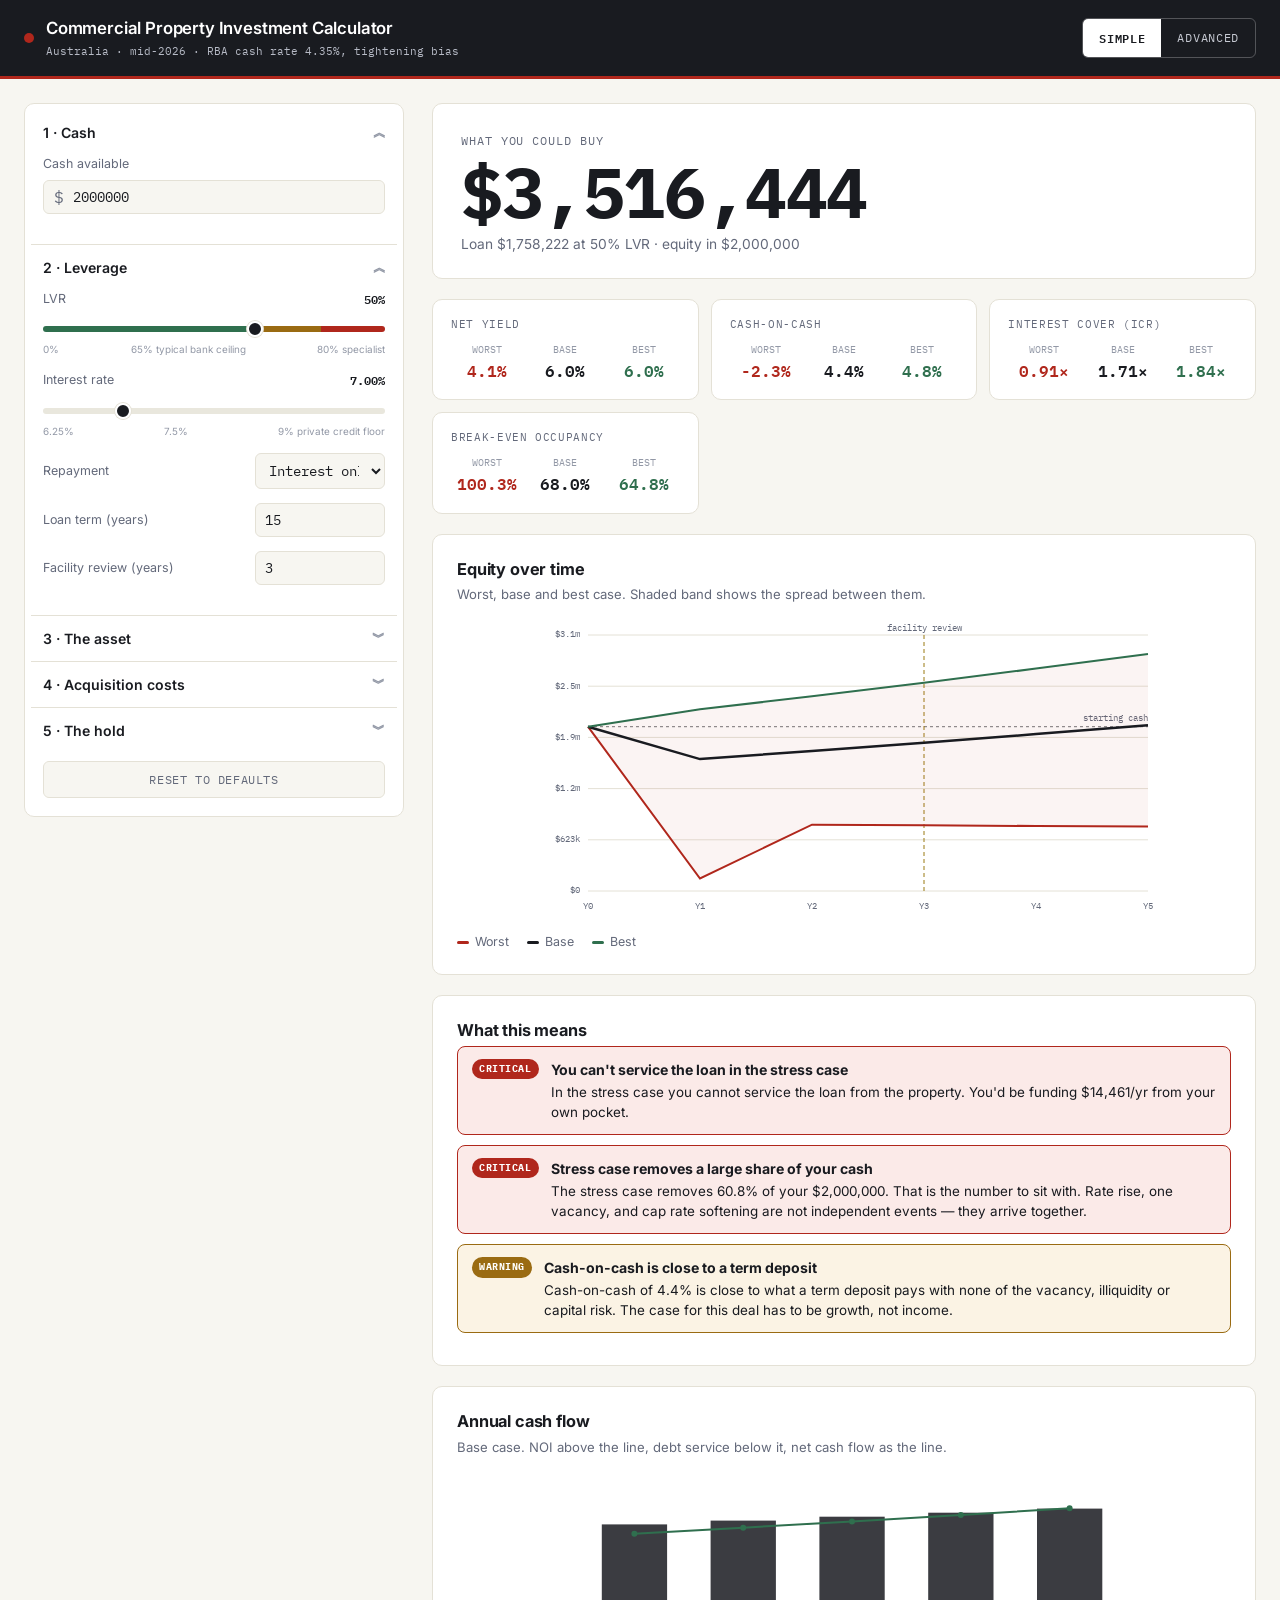
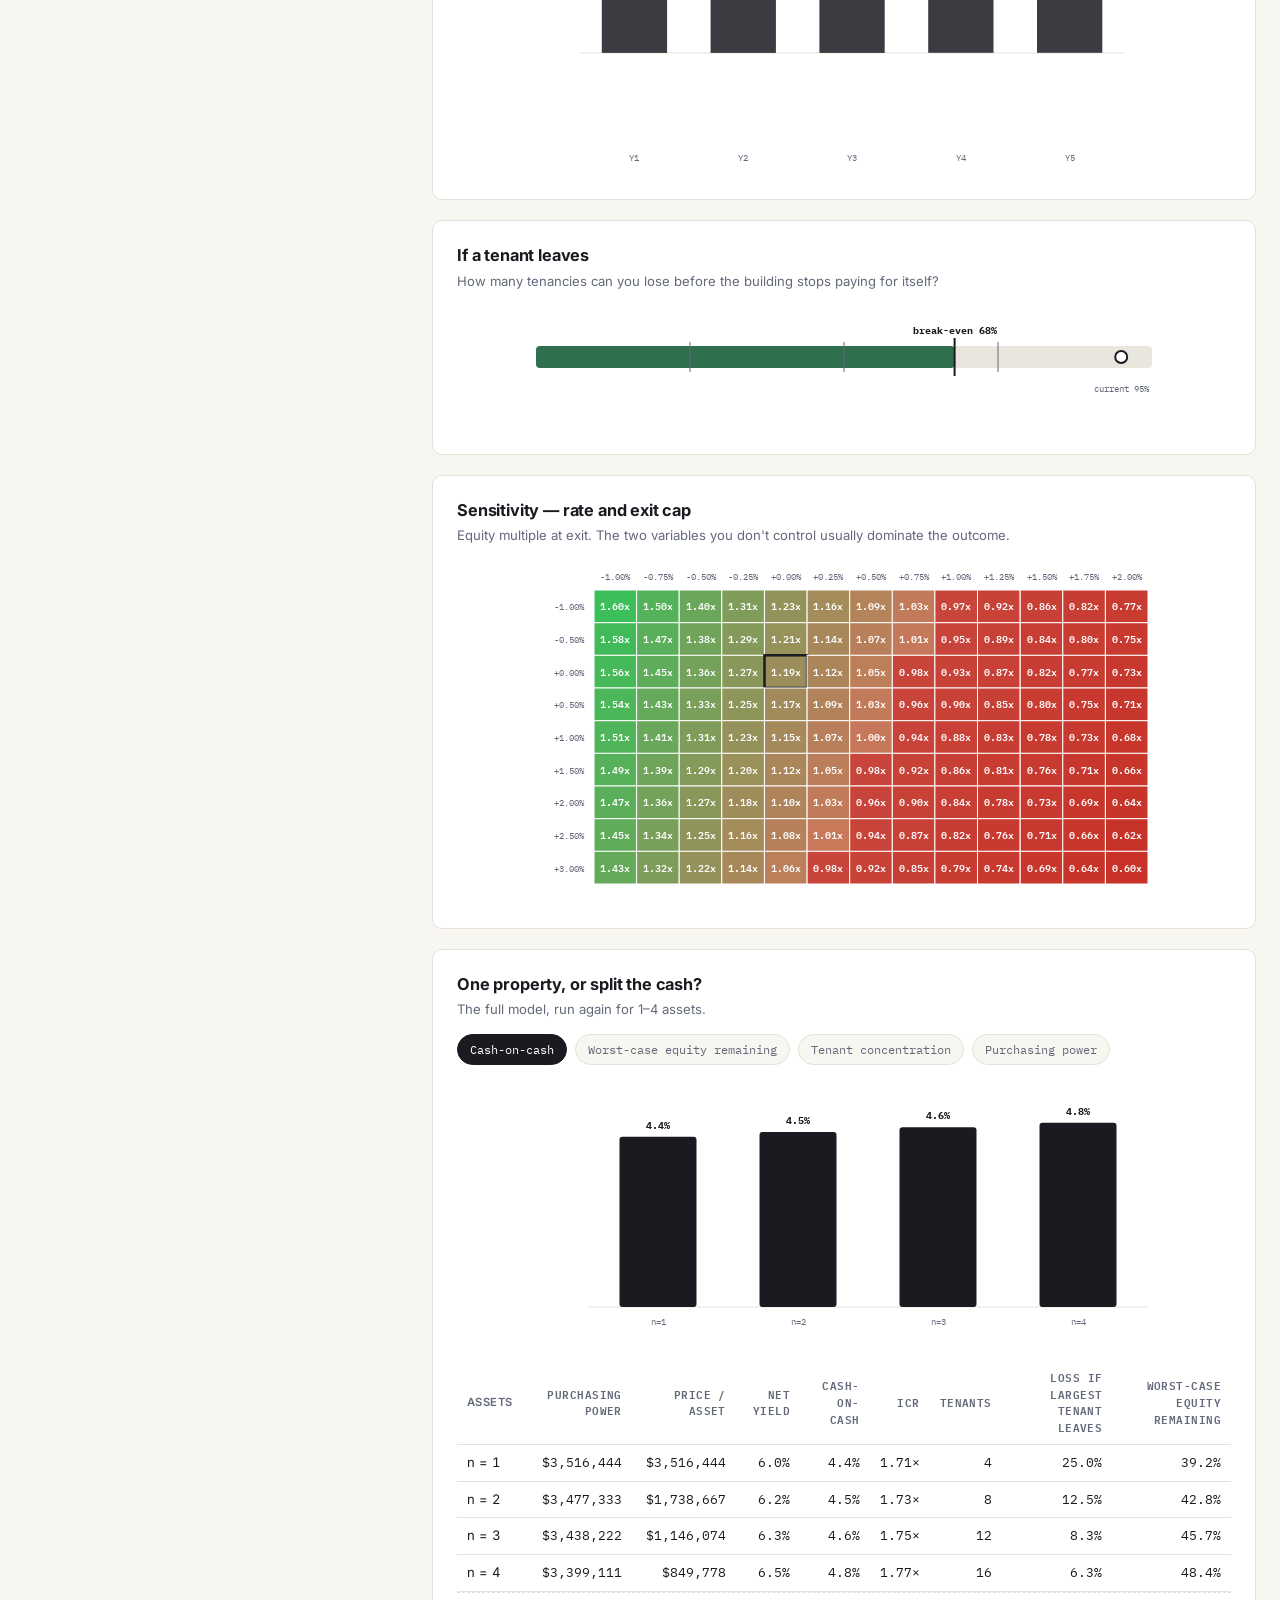
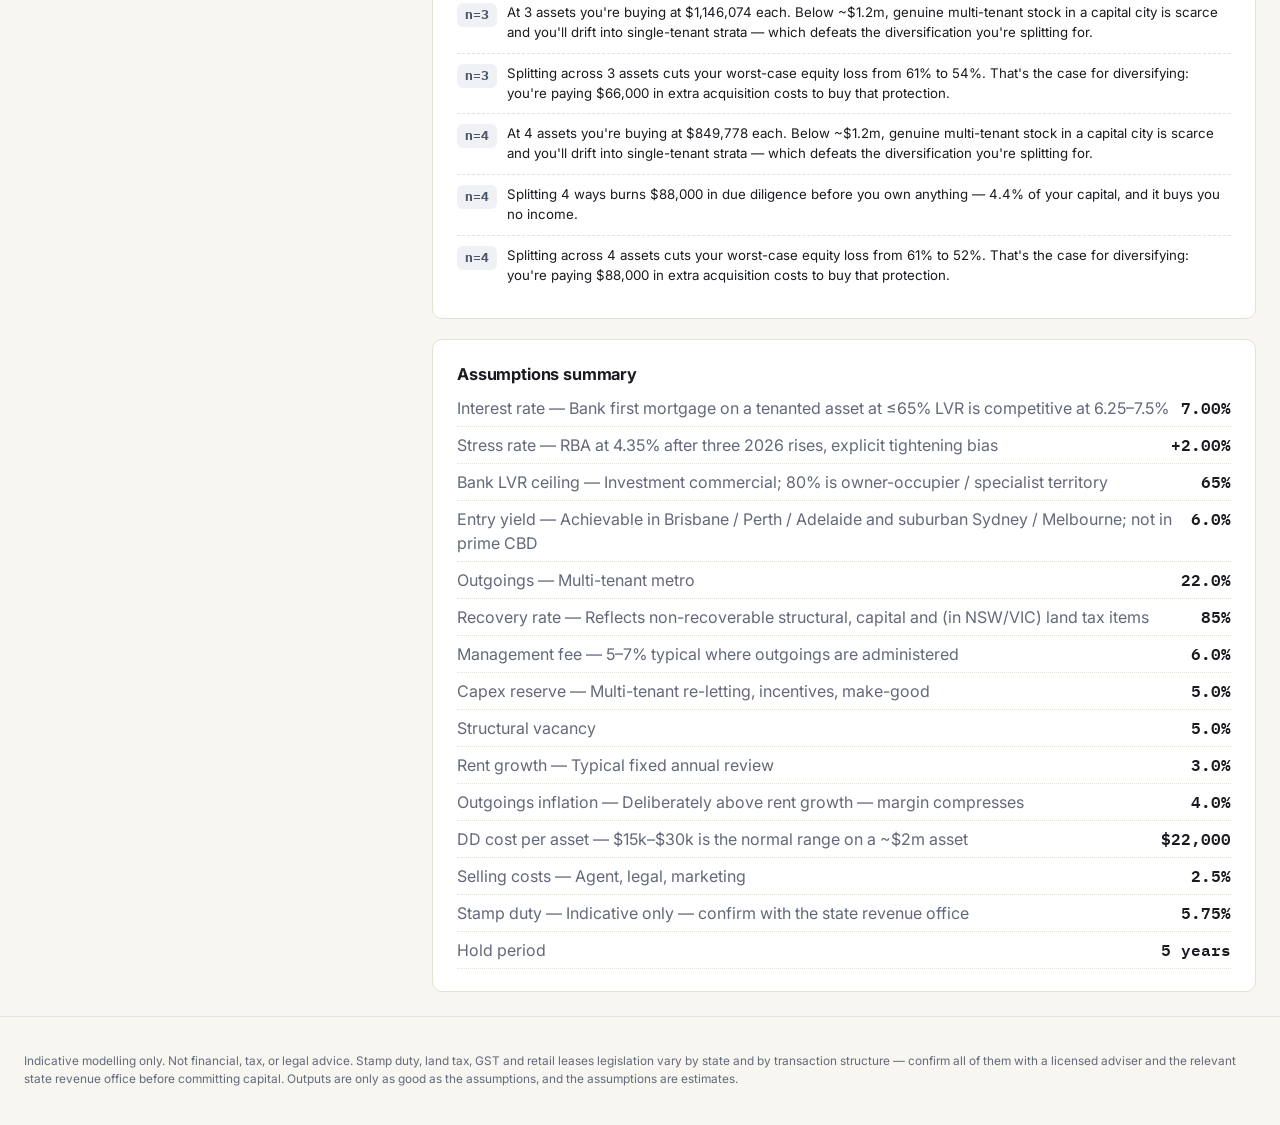
==== commercial-calculator/index.html @ 675a4e49 "Add Australian commercial property investment calculator Live-recalculating single-page tool for siz" ====
<!DOCTYPE html>
<html lang="en-AU">
<head>
<meta charset="UTF-8">
<meta name="viewport" content="width=device-width, initial-scale=1.0">
<title>Commercial Property Investment Calculator — Australia</title>
<meta name="description" content="A risk-first calculator for buying multi-tenant commercial property in Australia: what you can buy, what it pays, what happens under stress, and whether to split your cash across assets.">
<link rel="preconnect" href="https://fonts.googleapis.com">
<link href="https://fonts.googleapis.com/css2?family=IBM+Plex+Mono:wght@400;500;600;700&family=Inter:wght@400;500;600;700&display=swap" rel="stylesheet">
<link rel="stylesheet" href="style.css">
</head>
<body>

<header class="topbar">
  <div class="topbar-inner">
    <div class="brand">
      <span class="brand-mark" aria-hidden="true"></span>
      <div>
        <div class="brand-name">Commercial Property Investment Calculator</div>
        <div class="brand-sub">Australia · mid-2026 · RBA cash rate 4.35%, tightening bias</div>
      </div>
    </div>
    <div class="mode-toggle" role="group" aria-label="Calculation mode">
      <button type="button" class="mode-btn" data-mode="simple" aria-pressed="true">Simple</button>
      <button type="button" class="mode-btn" data-mode="advanced" aria-pressed="false">Advanced</button>
    </div>
  </div>
</header>

<!-- Mobile compact summary bar -->
<div class="mobile-summary" id="mobileSummary" aria-hidden="true">
  <div class="ms-item"><span class="ms-label">You could buy</span><span class="ms-value" id="msPrice">—</span></div>
  <div class="ms-item"><span class="ms-label">Cash-on-cash</span><span class="ms-value" id="msCoC">—</span></div>
  <div class="ms-item"><span class="ms-label">ICR</span><span class="ms-value" id="msICR">—</span></div>
</div>

<div class="layout">

  <!-- ============================= INPUTS ============================= -->
  <aside class="inputs" id="inputsPanel">

    <section class="accordion" data-open="true" id="grp-cash">
      <button type="button" class="accordion-head">
        <span>1 · Cash</span><span class="chev">︾</span>
      </button>
      <div class="accordion-body">
        <label class="field">
          <span class="field-label">Cash available</span>
          <div class="input-money">
            <span>$</span>
            <input type="number" id="cash" min="0" step="10000" value="2000000">
          </div>
        </label>
      </div>
    </section>

    <section class="accordion" data-open="true" id="grp-leverage">
      <button type="button" class="accordion-head">
        <span>2 · Leverage</span><span class="chev">︾</span>
      </button>
      <div class="accordion-body">
        <label class="field">
          <span class="field-label">LVR <b id="lvrVal">50%</b></span>
          <input type="range" id="lvr" min="0" max="0.80" step="0.01" value="0.50" class="slider slider-lvr">
          <div class="slider-ticks">
            <span>0%</span><span class="tick-note">65% typical bank ceiling</span><span>80% specialist</span>
          </div>
        </label>
        <label class="field">
          <span class="field-label">Interest rate <b id="interestRateVal">7.00%</b></span>
          <input type="range" id="interestRate" min="0.05" max="0.14" step="0.0005" value="0.07" class="slider">
          <div class="slider-ticks"><span>6.25%</span><span>7.5%</span><span>9% private credit floor</span></div>
        </label>
        <label class="field field-inline">
          <span class="field-label">Repayment</span>
          <select id="repaymentType">
            <option value="io" selected>Interest only</option>
            <option value="pi">Principal &amp; interest</option>
          </select>
        </label>
        <label class="field field-inline">
          <span class="field-label">Loan term (years)</span>
          <input type="number" id="loanTermYears" min="1" max="30" value="15">
        </label>
        <label class="field field-inline">
          <span class="field-label">Facility review (years)</span>
          <input type="number" id="facilityReviewYears" min="1" max="15" value="3">
        </label>
      </div>
    </section>

    <section class="accordion" id="grp-asset">
      <button type="button" class="accordion-head">
        <span>3 · The asset</span><span class="chev">︾</span>
      </button>
      <div class="accordion-body">
        <label class="field field-inline">
          <span class="field-label">State</span>
          <select id="state">
            <option value="NSW">NSW</option><option value="VIC">VIC</option>
            <option value="QLD" selected>QLD</option><option value="WA">WA</option>
            <option value="SA">SA</option><option value="ACT">ACT</option>
            <option value="NT">NT</option><option value="TAS">TAS</option>
          </select>
        </label>
        <label class="field field-inline">
          <span class="field-label">Number of assets</span>
          <input type="number" id="numberOfAssets" min="1" max="4" value="1">
        </label>
        <label class="field field-inline">
          <span class="field-label">Tenants per asset</span>
          <input type="number" id="tenantsPerAsset" min="1" max="30" value="4">
        </label>
        <label class="field field-inline">
          <span class="field-label">Lease type</span>
          <select id="leaseType">
            <option value="gross">Gross</option>
            <option value="net" selected>Net</option>
            <option value="triple-net">Triple net</option>
          </select>
        </label>
        <p class="hint" id="leaseTypeHint"></p>

        <div class="simple-only">
          <label class="field">
            <span class="field-label">Target net yield <b id="netYieldVal">6.0%</b></span>
            <input type="range" id="netYield" min="0.02" max="0.12" step="0.001" value="0.06" class="slider">
          </label>
        </div>

        <div class="advanced-only" hidden>
          <label class="field">
            <span class="field-label">Gross yield <b id="grossYieldVal">7.0%</b></span>
            <input type="range" id="grossYield" min="0.02" max="0.14" step="0.001" value="0.07" class="slider">
          </label>
          <label class="field">
            <span class="field-label">Outgoings, % of base rent <b id="outgoingsPctOfRentVal">22%</b></span>
            <input type="range" id="outgoingsPctOfRent" min="0.05" max="0.45" step="0.005" value="0.22" class="slider">
          </label>
          <label class="field">
            <span class="field-label">Outgoings recovery rate <b id="outgoingsRecoveryRateVal">85%</b></span>
            <input type="range" id="outgoingsRecoveryRate" min="0" max="1" step="0.01" value="0.85" class="slider">
          </label>
          <label class="field field-check">
            <input type="checkbox" id="landTaxRecoverable" checked>
            <span>Land tax recoverable from tenants</span>
          </label>
          <p class="hint" id="landTaxHint"></p>
          <label class="field">
            <span class="field-label">Management fee <b id="managementFeePctVal">6%</b></span>
            <input type="range" id="managementFeePct" min="0" max="0.15" step="0.005" value="0.06" class="slider">
          </label>
          <label class="field">
            <span class="field-label">Capex reserve, % of rent <b id="capexReservePctVal">5%</b></span>
            <input type="range" id="capexReservePct" min="0" max="0.15" step="0.005" value="0.05" class="slider">
          </label>
          <label class="field">
            <span class="field-label">Structural vacancy <b id="structuralVacancyRateVal">5%</b></span>
            <input type="range" id="structuralVacancyRate" min="0" max="0.30" step="0.005" value="0.05" class="slider">
          </label>
        </div>

        <label class="field field-check">
          <input type="checkbox" id="retailTenancy">
          <span>One or more tenancies is retail</span>
        </label>
        <p class="hint warning" id="retailHint" hidden>State retail leases legislation overrides the lease on outgoings disclosure and recovery. Estimates must be issued annually and reconciled — some costs cannot be passed on at all.</p>

        <p class="hint">Tenanted commercial property usually sells GST-free as a going concern, but this must be confirmed in the contract. If it isn't, add 10% to the funding requirement.</p>
      </div>
    </section>

    <section class="accordion" id="grp-costs">
      <button type="button" class="accordion-head">
        <span>4 · Acquisition costs</span><span class="chev">︾</span>
      </button>
      <div class="accordion-body">
        <label class="field">
          <span class="field-label">Stamp duty <b id="stampDutyPctVal">5.75%</b></span>
          <input type="range" id="stampDutyPct" min="0.02" max="0.08" step="0.001" value="0.0575" class="slider">
        </label>
        <p class="hint">Indicative only. Confirm with the relevant state revenue office.</p>
        <label class="field">
          <span class="field-label">Legal &amp; other <b id="legalAndOtherPctVal">0.5%</b></span>
          <input type="range" id="legalAndOtherPct" min="0" max="0.02" step="0.001" value="0.005" class="slider">
        </label>
        <label class="field field-inline">
          <span class="field-label">Due diligence, per asset</span>
          <div class="input-money"><span>$</span><input type="number" id="dueDiligenceCostPerAsset" min="0" step="1000" value="22000"></div>
        </label>
      </div>
    </section>

    <section class="accordion" id="grp-hold">
      <button type="button" class="accordion-head">
        <span>5 · The hold</span><span class="chev">︾</span>
      </button>
      <div class="accordion-body">
        <label class="field">
          <span class="field-label">Hold period <b id="holdYearsVal">5 years</b></span>
          <input type="range" id="holdYears" min="1" max="15" step="1" value="5" class="slider">
          <p class="hint warning" id="holdYearsHint" hidden>Under 5 years, round-trip costs alone are roughly 8–10% of the deal.</p>
        </label>
        <label class="field">
          <span class="field-label">Rent growth <b id="rentGrowthVal">3.0%</b></span>
          <input type="range" id="rentGrowth" min="0" max="0.08" step="0.0025" value="0.03" class="slider">
        </label>
        <label class="field">
          <span class="field-label">Outgoings inflation <b id="outgoingsInflationVal">4.0%</b></span>
          <input type="range" id="outgoingsInflation" min="0" max="0.10" step="0.0025" value="0.04" class="slider">
        </label>
        <label class="field">
          <span class="field-label">Exit cap rate <b id="exitCapRateVal">—</b></span>
          <input type="range" id="exitCapRate" min="0.035" max="0.10" step="0.00025" value="0.06" class="slider">
          <p class="hint" id="exitCapDeltaHint"></p>
        </label>
        <label class="field">
          <span class="field-label">Selling costs <b id="sellingCostPctVal">2.5%</b></span>
          <input type="range" id="sellingCostPct" min="0" max="0.06" step="0.0025" value="0.025" class="slider">
        </label>
      </div>
    </section>

    <button type="button" class="btn-reset" id="resetBtn">Reset to defaults</button>
  </aside>

  <!-- ============================= RESULTS ============================= -->
  <main class="results" id="resultsPanel">

    <div id="errorBanner" class="error-banner" hidden></div>

    <section class="hero-metric" id="heroMetric">
      <div class="hero-label">What you could buy</div>
      <div class="hero-value" id="heroPrice">$0</div>
      <div class="hero-sub" id="heroSub"></div>
    </section>

    <section class="metric-strip" id="metricStrip"></section>

    <section class="panel">
      <h2>Equity over time</h2>
      <p class="panel-sub">Worst, base and best case. Shaded band shows the spread between them.</p>
      <div id="equityChartWrap"></div>
      <div class="legend">
        <span class="legend-item"><i class="sw sw-worst"></i>Worst</span>
        <span class="legend-item"><i class="sw sw-base"></i>Base</span>
        <span class="legend-item"><i class="sw sw-best"></i>Best</span>
      </div>
    </section>

    <section class="panel" id="advicePanel">
      <h2>What this means</h2>
      <div id="adviceList"></div>
      <button type="button" class="btn-link" id="showAllAdvice" hidden>Show all</button>
    </section>

    <section class="panel">
      <h2>Annual cash flow</h2>
      <p class="panel-sub">Base case. NOI above the line, debt service below it, net cash flow as the line.</p>
      <div id="cashFlowChartWrap"></div>
    </section>

    <section class="panel">
      <h2>If a tenant leaves</h2>
      <p class="panel-sub">How many tenancies can you lose before the building stops paying for itself?</p>
      <div id="breakEvenChartWrap"></div>
    </section>

    <section class="panel">
      <h2>Sensitivity — rate and exit cap</h2>
      <p class="panel-sub">Equity multiple at exit. The two variables you don't control usually dominate the outcome.</p>
      <div id="sensitivityChartWrap"></div>
    </section>

    <section class="panel" id="portfolioModule">
      <h2>One property, or split the cash?</h2>
      <p class="panel-sub">The full model, run again for 1–4 assets.</p>
      <div class="portfolio-metric-toggle" id="portfolioMetricToggle">
        <button type="button" data-metric="cashOnCash" class="active">Cash-on-cash</button>
        <button type="button" data-metric="equityRemaining">Worst-case equity remaining</button>
        <button type="button" data-metric="concentration">Tenant concentration</button>
        <button type="button" data-metric="purchasingPower">Purchasing power</button>
      </div>
      <div id="portfolioChartWrap"></div>
      <div id="portfolioTableWrap"></div>
      <div id="portfolioRecommendations"></div>
    </section>

    <section class="panel" id="assumptionsSummary">
      <h2>Assumptions summary</h2>
      <div id="assumptionsGrid"></div>
    </section>

  </main>
</div>

<footer class="disclaimer">
  <p>Indicative modelling only. Not financial, tax, or legal advice. Stamp duty, land tax, GST and retail leases legislation vary by state and by transaction structure — confirm all of them with a licensed adviser and the relevant state revenue office before committing capital. Outputs are only as good as the assumptions, and the assumptions are estimates.</p>
</footer>

<script type="module" src="app.js"></script>
</body>
</html>
---- commercial-calculator/style.css ----
:root {
  --paper: #F7F6F1;
  --panel: #FFFFFF;
  --ink: #191B20;
  --grey: #63697A;
  --grey-soft: #9298A6;
  --line: #E4E1D6;
  --track: #E9E7DD;

  --worst: #B0271C;
  --best: #2F6F4E;
  --band: rgba(176, 39, 28, 0.05);
  --band-strong: #2F6F4E;

  --critical-bg: #FBEAE8;
  --critical-border: #B0271C;
  --warning-bg: #FBF3E4;
  --warning-border: #9A6B12;
  --info-bg: #EFF1F5;
  --info-border: #4B5568;
  --positive-bg: #EAF3EC;
  --positive-border: #2F6F4E;

  --sans: 'Inter', -apple-system, BlinkMacSystemFont, 'Segoe UI', sans-serif;
  --mono: 'IBM Plex Mono', 'SFMono-Regular', Menlo, Consolas, monospace;
}

* { box-sizing: border-box; }
html { scroll-behavior: smooth; }
body {
  margin: 0;
  font-family: var(--sans);
  background: var(--paper);
  color: var(--ink);
  line-height: 1.5;
}

/* tabular figures everywhere numbers appear so digits don't jitter */
.tnum, .hero-value, .metric-value, .field-label b, .chart-label, .chart-cell-label,
.chart-label-bold, table, .assumptions-grid, .ms-value {
  font-variant-numeric: tabular-nums;
  font-feature-settings: 'tnum' 1;
}

/* ---------------- topbar ---------------- */
.topbar { background: var(--ink); color: #fff; border-bottom: 3px solid var(--worst); }
.topbar-inner {
  max-width: 1320px; margin: 0 auto; padding: 16px 24px;
  display: flex; align-items: center; justify-content: space-between; gap: 16px; flex-wrap: wrap;
}
.brand { display: flex; align-items: center; gap: 12px; }
.brand-mark { width: 10px; height: 10px; border-radius: 50%; background: var(--worst); flex: none; }
.brand-name { font-weight: 600; font-size: 1.05rem; letter-spacing: -0.01em; }
.brand-sub { font-family: var(--mono); font-size: 0.7rem; color: #B7BBC6; margin-top: 2px; }
.mode-toggle { display: flex; border: 1px solid rgba(255,255,255,.25); border-radius: 6px; overflow: hidden; }
.mode-btn {
  font-family: var(--mono); font-size: 0.72rem; letter-spacing: .06em; text-transform: uppercase;
  background: transparent; color: #C7CAD3; border: none; padding: 9px 16px; cursor: pointer;
}
.mode-btn[aria-pressed="true"] { background: #fff; color: var(--ink); font-weight: 600; }

/* ---------------- mobile summary ---------------- */
.mobile-summary {
  display: none; position: sticky; top: 0; z-index: 20; background: var(--ink); color: #fff;
  padding: 10px 16px; gap: 18px; align-items: baseline;
}
.ms-item { display: flex; flex-direction: column; }
.ms-label { font-family: var(--mono); font-size: 0.58rem; text-transform: uppercase; letter-spacing: .08em; color: #9298A6; }
.ms-value { font-family: var(--mono); font-weight: 600; font-size: 1rem; }

/* ---------------- layout ---------------- */
.layout { max-width: 1320px; margin: 0 auto; padding: 24px; display: grid; grid-template-columns: 380px 1fr; gap: 28px; align-items: start; }

.inputs {
  position: sticky; top: 20px; max-height: calc(100vh - 40px); overflow-y: auto;
  background: var(--panel); border: 1px solid var(--line); border-radius: 10px; padding: 6px;
}
.results { display: flex; flex-direction: column; gap: 20px; min-width: 0; }

/* ---------------- accordion ---------------- */
.accordion { border-bottom: 1px solid var(--line); }
.accordion:last-of-type { border-bottom: none; }
.accordion-head {
  width: 100%; display: flex; justify-content: space-between; align-items: center;
  background: none; border: none; cursor: pointer; padding: 14px 12px;
  font-family: var(--sans); font-weight: 600; font-size: 0.88rem; color: var(--ink);
}
.chev { color: var(--grey-soft); transition: transform .15s ease; font-size: 0.8rem; }
.accordion[data-open="true"] .chev { transform: rotate(180deg); }
.accordion-body { display: none; padding: 0 12px 16px; }
.accordion[data-open="true"] .accordion-body { display: block; }

.field { display: block; margin-bottom: 14px; }
.field-label { display: flex; justify-content: space-between; font-size: 0.78rem; color: var(--grey); margin-bottom: 6px; }
.field-label b { color: var(--ink); font-family: var(--mono); font-weight: 600; }
.field-inline { display: flex; align-items: center; justify-content: space-between; gap: 10px; }
.field-inline .field-label { margin-bottom: 0; flex: 1; }
.field-inline select, .field-inline input[type="number"] { width: 130px; }
.field-check { display: flex; align-items: center; gap: 8px; font-size: 0.82rem; }
.field-check input { width: 16px; height: 16px; }

input[type="number"], select {
  font-family: var(--mono); font-size: 0.85rem; color: var(--ink);
  background: var(--paper); border: 1px solid var(--line); border-radius: 6px; padding: 7px 9px; width: 100%;
}
.input-money { display: flex; align-items: center; border: 1px solid var(--line); border-radius: 6px; background: var(--paper); overflow: hidden; }
.input-money span { padding: 0 0 0 10px; font-family: var(--mono); color: var(--grey); }
.input-money input { border: none; background: transparent; }

.slider { width: 100%; -webkit-appearance: none; appearance: none; height: 6px; border-radius: 4px; background: var(--track); outline: none; margin: 4px 0; }
.slider::-webkit-slider-thumb { -webkit-appearance: none; width: 16px; height: 16px; border-radius: 50%; background: var(--ink); cursor: pointer; border: 2px solid #fff; box-shadow: 0 0 0 1px var(--line); }
.slider::-moz-range-thumb { width: 16px; height: 16px; border-radius: 50%; background: var(--ink); cursor: pointer; border: 2px solid #fff; }
.slider-lvr { background: linear-gradient(to right, #2F6F4E 0%, #2F6F4E 62.5%, #9A6B12 62.5%, #9A6B12 81.25%, #B0271C 81.25%, #B0271C 100%); }
.slider-ticks { display: flex; justify-content: space-between; font-size: 0.62rem; color: var(--grey-soft); margin-top: 4px; }
.tick-note { text-align: center; }

.hint { font-size: 0.74rem; color: var(--grey); line-height: 1.4; margin: 4px 0 10px; }
.hint.warning { color: var(--warning-border); }

.btn-reset {
  width: calc(100% - 24px); margin: 8px 12px 12px; padding: 10px; background: var(--paper);
  border: 1px solid var(--line); border-radius: 6px; font-family: var(--mono); font-size: 0.75rem;
  text-transform: uppercase; letter-spacing: .05em; color: var(--grey); cursor: pointer;
}
.btn-reset:hover { border-color: var(--grey-soft); color: var(--ink); }

/* ---------------- results ---------------- */
.error-banner { background: var(--critical-bg); border: 1px solid var(--critical-border); color: var(--critical-border); padding: 16px 20px; border-radius: 8px; font-weight: 600; }

.hero-metric { background: var(--panel); border: 1px solid var(--line); border-radius: 10px; padding: 28px 28px 24px; }
.hero-label { font-family: var(--mono); font-size: 0.72rem; text-transform: uppercase; letter-spacing: .08em; color: var(--grey); }
.hero-value {
  font-family: var(--mono); font-weight: 700; letter-spacing: -0.02em; line-height: 1;
  font-size: clamp(2.6rem, 6vw, 4.4rem); margin: 8px 0 6px; color: var(--ink);
  transition: opacity .15s ease;
}
.hero-sub { font-size: 0.86rem; color: var(--grey); }

.metric-strip { display: grid; grid-template-columns: repeat(auto-fit, minmax(220px, 1fr)); gap: 12px; }
.metric-card { background: var(--panel); border: 1px solid var(--line); border-radius: 10px; padding: 16px 18px; }
.metric-card-title { font-family: var(--mono); font-size: 0.68rem; text-transform: uppercase; letter-spacing: .06em; color: var(--grey); margin-bottom: 10px; }
.metric-scenarios { display: flex; justify-content: space-between; gap: 6px; }
.metric-scenario { flex: 1; text-align: center; }
.metric-scenario .msc-label { font-family: var(--mono); font-size: 0.6rem; text-transform: uppercase; color: var(--grey-soft); }
.metric-scenario .msc-value { font-family: var(--mono); font-weight: 600; font-size: 1.02rem; margin-top: 2px; }
.metric-scenario.worst .msc-value { color: var(--worst); }
.metric-scenario.best .msc-value { color: var(--best); }
.metric-pass { color: var(--best); font-weight: 700; }
.metric-fail { color: var(--worst); font-weight: 700; }

.panel { background: var(--panel); border: 1px solid var(--line); border-radius: 10px; padding: 22px 24px; }
.panel h2 { font-size: 1.02rem; font-weight: 700; margin: 0 0 4px; letter-spacing: -0.01em; }
.panel-sub { font-size: 0.82rem; color: var(--grey); margin: 0 0 14px; }

.legend { display: flex; gap: 18px; margin-top: 8px; font-size: 0.78rem; color: var(--grey); }
.legend-item { display: flex; align-items: center; gap: 6px; }
.sw { width: 12px; height: 3px; display: inline-block; border-radius: 2px; }
.sw-worst { background: var(--worst); }
.sw-base { background: var(--ink); }
.sw-best { background: var(--best); }

.chart-label { font-family: var(--mono); font-size: 9px; fill: var(--grey); }
.chart-label-bold { font-family: var(--mono); font-size: 10px; font-weight: 700; fill: var(--ink); }
.chart-cell-label { font-family: var(--mono); font-size: 10px; fill: #fff; font-weight: 600; }

/* ---------------- advice panel ---------------- */
.advice-item { display: flex; gap: 12px; padding: 12px 14px; border-radius: 8px; border: 1px solid; margin-bottom: 10px; }
.advice-item.critical { background: var(--critical-bg); border-color: var(--critical-border); }
.advice-item.warning { background: var(--warning-bg); border-color: var(--warning-border); }
.advice-item.info { background: var(--info-bg); border-color: var(--info-border); }
.advice-item.positive { background: var(--positive-bg); border-color: var(--positive-border); }
.advice-badge { font-family: var(--mono); font-size: 0.6rem; text-transform: uppercase; letter-spacing: .06em; font-weight: 700; padding: 3px 7px; border-radius: 99px; height: fit-content; white-space: nowrap; }
.advice-item.critical .advice-badge { background: var(--critical-border); color: #fff; }
.advice-item.warning .advice-badge { background: var(--warning-border); color: #fff; }
.advice-item.info .advice-badge { background: var(--info-border); color: #fff; }
.advice-item.positive .advice-badge { background: var(--positive-border); color: #fff; }
.advice-title { font-weight: 700; font-size: 0.88rem; margin-bottom: 3px; }
.advice-body { font-size: 0.84rem; color: var(--ink); line-height: 1.45; }
.btn-link { background: none; border: none; color: var(--grey); font-family: var(--mono); font-size: 0.75rem; text-decoration: underline; cursor: pointer; padding: 0; }
.advice-empty { color: var(--grey); font-size: 0.86rem; }

/* ---------------- portfolio module ---------------- */
.portfolio-metric-toggle { display: flex; flex-wrap: wrap; gap: 8px; margin-bottom: 14px; }
.portfolio-metric-toggle button {
  font-family: var(--mono); font-size: 0.72rem; padding: 7px 12px; border-radius: 99px;
  border: 1px solid var(--line); background: var(--paper); cursor: pointer; color: var(--grey);
}
.portfolio-metric-toggle button.active { background: var(--ink); color: #fff; border-color: var(--ink); }

table.portfolio-table { width: 100%; border-collapse: collapse; margin-top: 16px; font-size: 0.82rem; }
table.portfolio-table th, table.portfolio-table td { text-align: right; padding: 8px 10px; border-bottom: 1px solid var(--line); font-family: var(--mono); }
table.portfolio-table th:first-child, table.portfolio-table td:first-child { text-align: left; font-family: var(--sans); }
table.portfolio-table th { color: var(--grey); font-weight: 600; font-size: 0.7rem; text-transform: uppercase; letter-spacing: .04em; }
.portfolio-recommendation { display: flex; gap: 10px; padding: 10px 0; border-top: 1px dashed var(--line); font-size: 0.83rem; }
.portfolio-recommendation .n-badge { font-family: var(--mono); font-weight: 700; background: var(--info-bg); color: var(--info-border); border-radius: 6px; padding: 2px 8px; height: fit-content; }

/* ---------------- assumptions ---------------- */
.assumptions-grid { display: grid; grid-template-columns: repeat(auto-fit, minmax(220px, 1fr)); gap: 4px 24px; font-size: 0.8rem; }
.assumption-row { display: flex; justify-content: space-between; padding: 6px 0; border-bottom: 1px dotted var(--line); }
.assumption-row span:first-child { color: var(--grey); }
.assumption-row span:last-child { font-family: var(--mono); font-weight: 600; }

/* ---------------- footer ---------------- */
.disclaimer { max-width: 1320px; margin: 0 auto; padding: 24px; font-size: 0.74rem; color: var(--grey); line-height: 1.5; border-top: 1px solid var(--line); }

/* ---------------- responsive ---------------- */
@media (max-width: 980px) {
  .layout { grid-template-columns: 1fr; }
  .inputs { position: static; max-height: none; }
  .mobile-summary { display: flex; }
  .results { order: -1; }
  .inputs { order: 1; }
}
@media (max-width: 600px) {
  .layout { padding: 14px; gap: 16px; }
  .panel { padding: 16px; }
  .hero-metric { padding: 20px; }
}
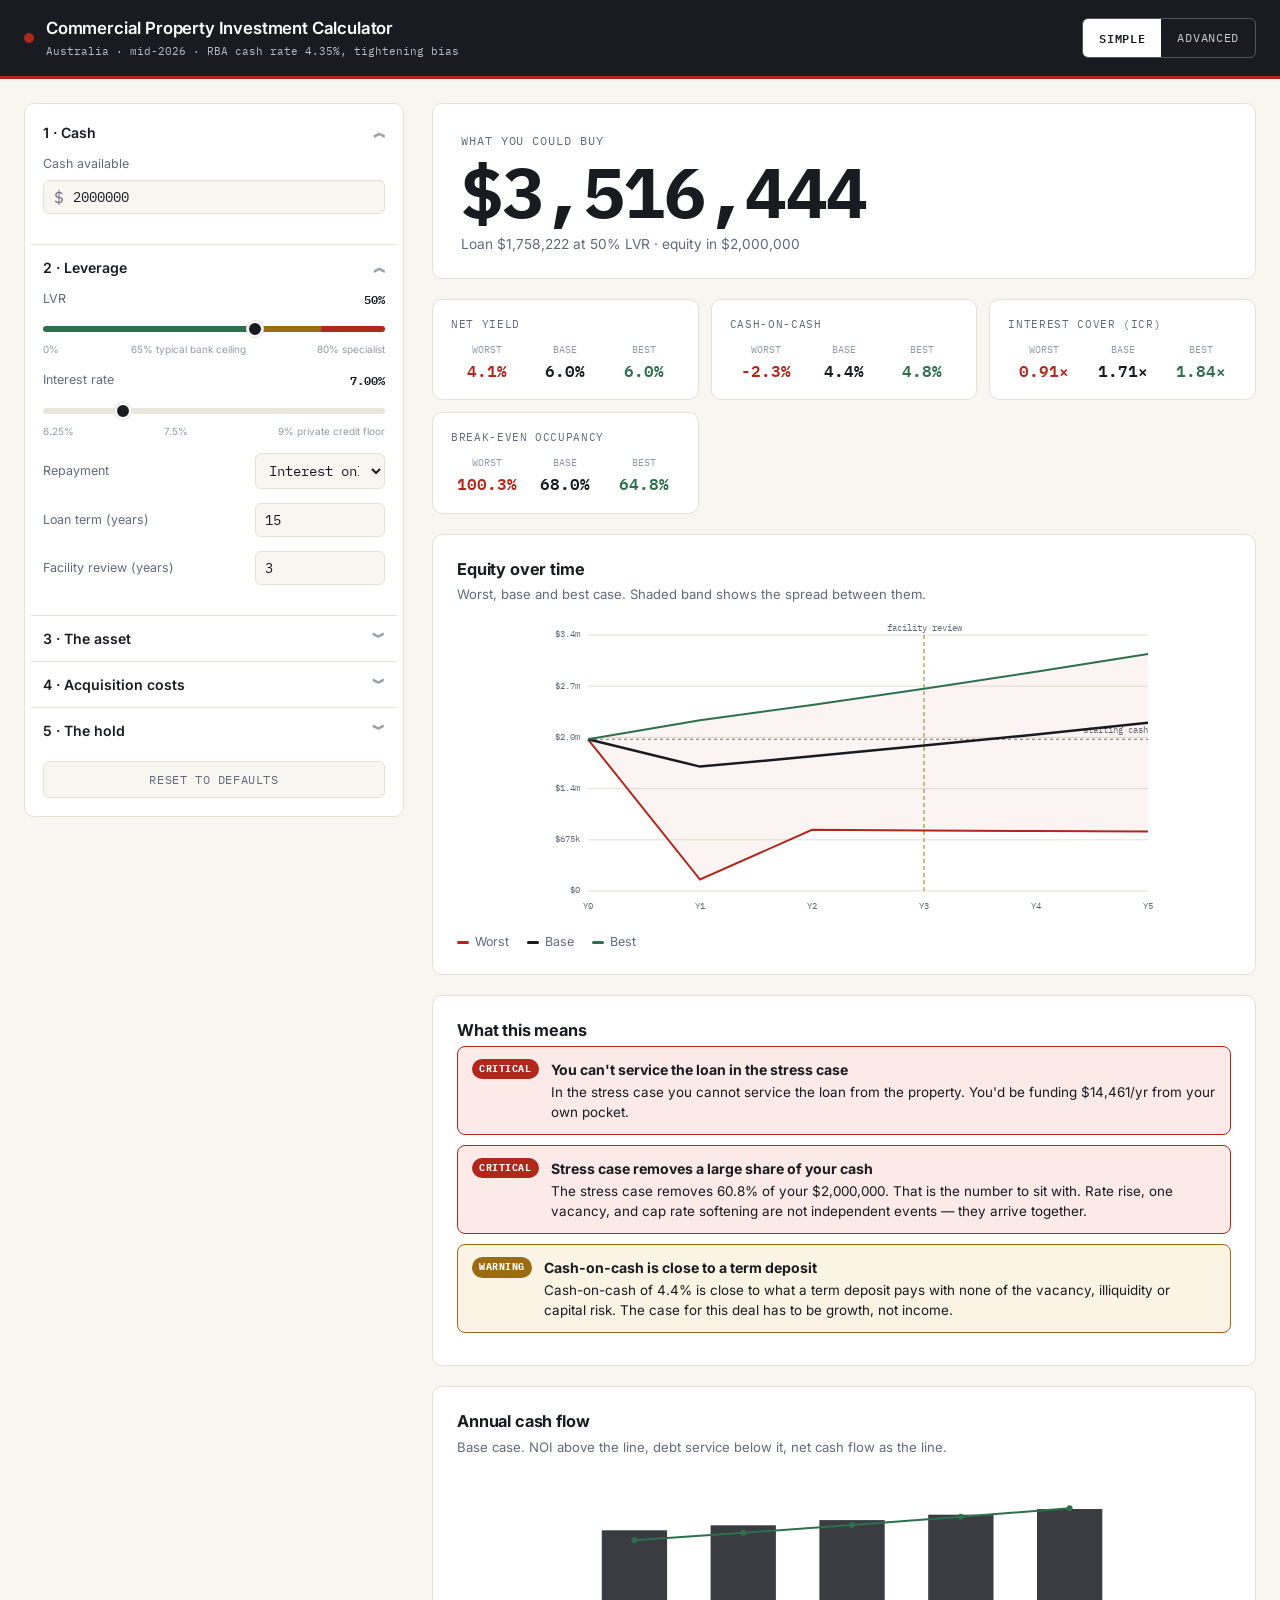
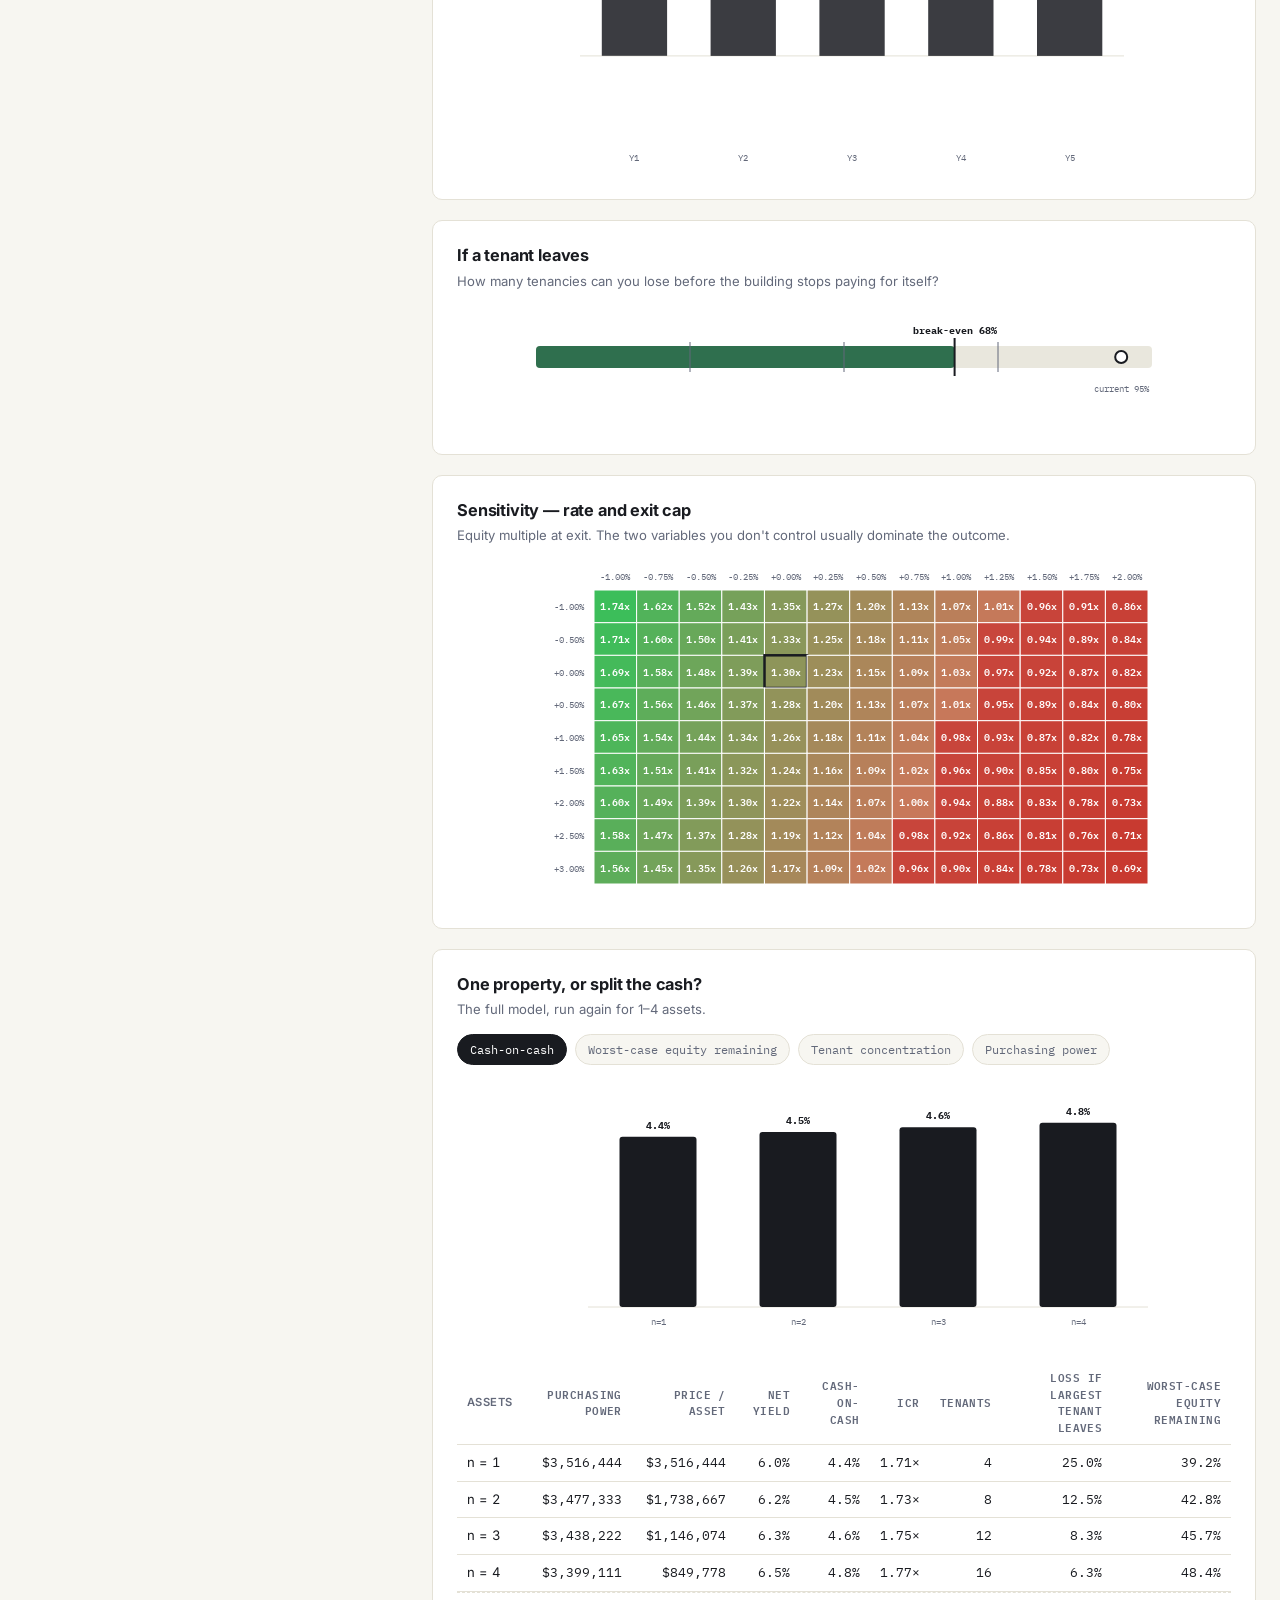
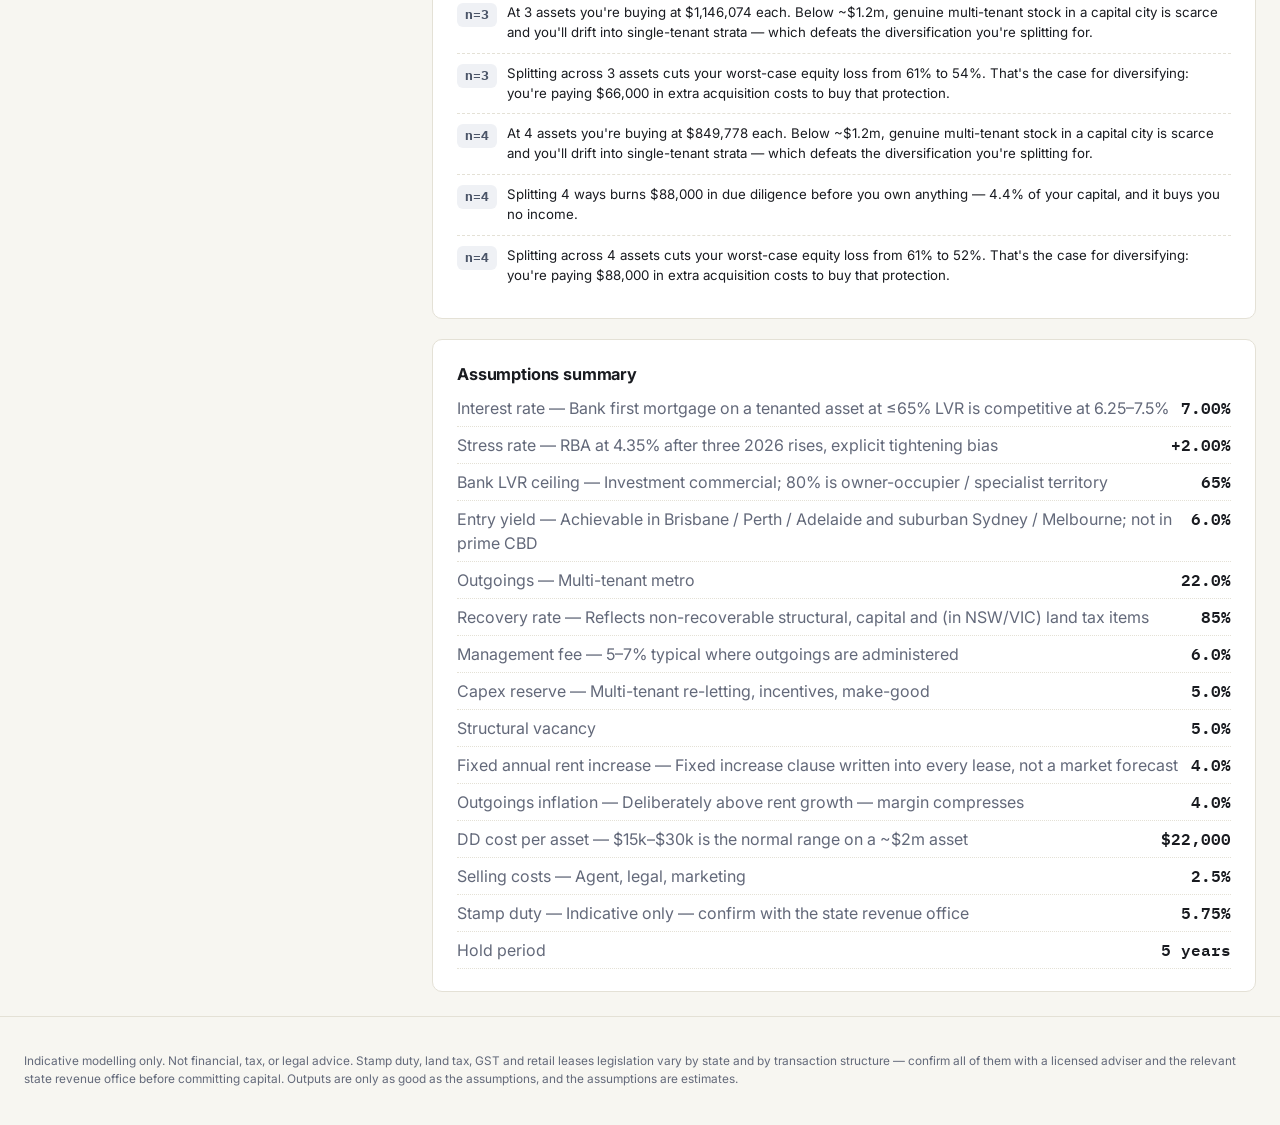
==== commit 5e58c153: "Model leases with a fixed 4% p.a. rent-increase clause by default Sets the default annual rent escal" ====
--- a/commercial-calculator/index.html
+++ b/commercial-calculator/index.html
@@ -202,8 +202,9 @@
           <p class="hint warning" id="holdYearsHint" hidden>Under 5 years, round-trip costs alone are roughly 8–10% of the deal.</p>
         </label>
         <label class="field">
-          <span class="field-label">Rent growth <b id="rentGrowthVal">3.0%</b></span>
-          <input type="range" id="rentGrowth" min="0" max="0.08" step="0.0025" value="0.03" class="slider">
+          <span class="field-label">Fixed annual rent increase <b id="rentGrowthVal">4.0%</b></span>
+          <input type="range" id="rentGrowth" min="0" max="0.08" step="0.0025" value="0.04" class="slider">
+          <p class="hint">Every lease carries a fixed 4% p.a. increase clause by default — not a market forecast. This compounds through rent, NOI and exit value for every year of the hold.</p>
         </label>
         <label class="field">
           <span class="field-label">Outgoings inflation <b id="outgoingsInflationVal">4.0%</b></span>
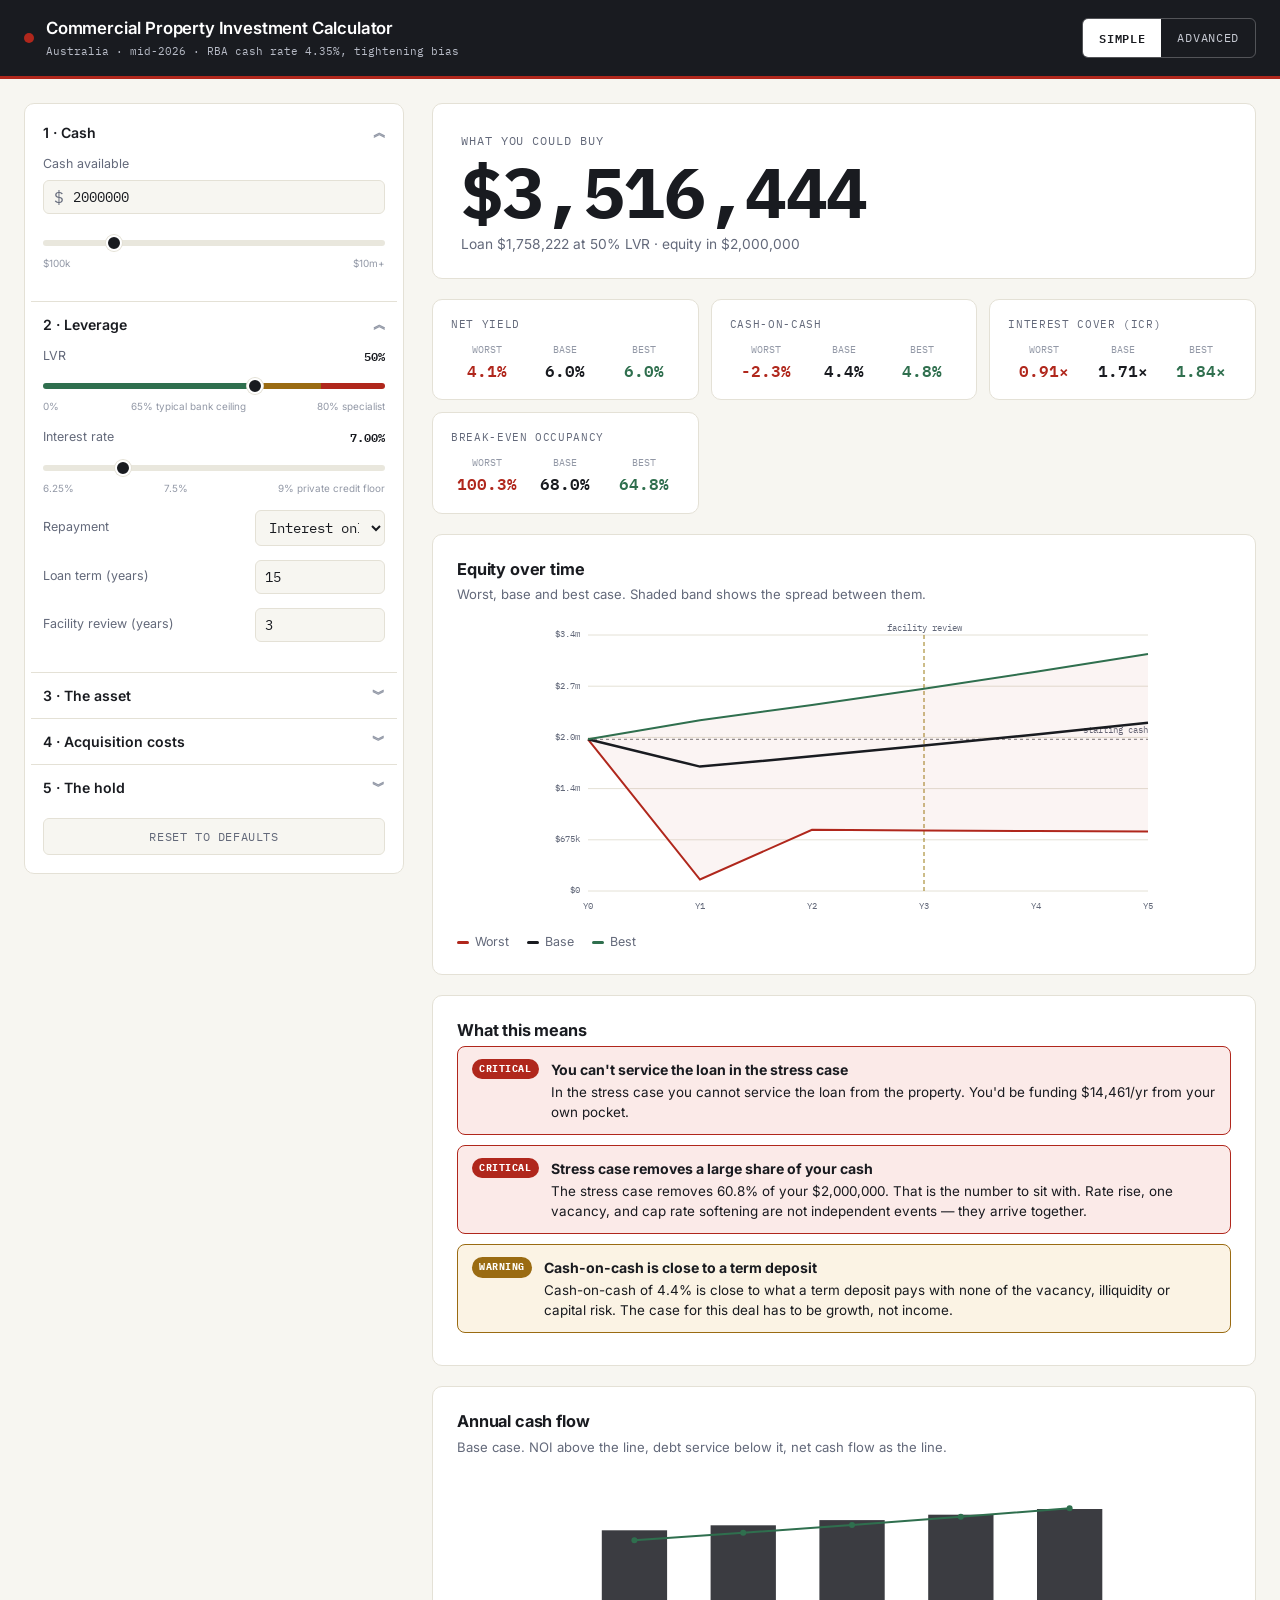
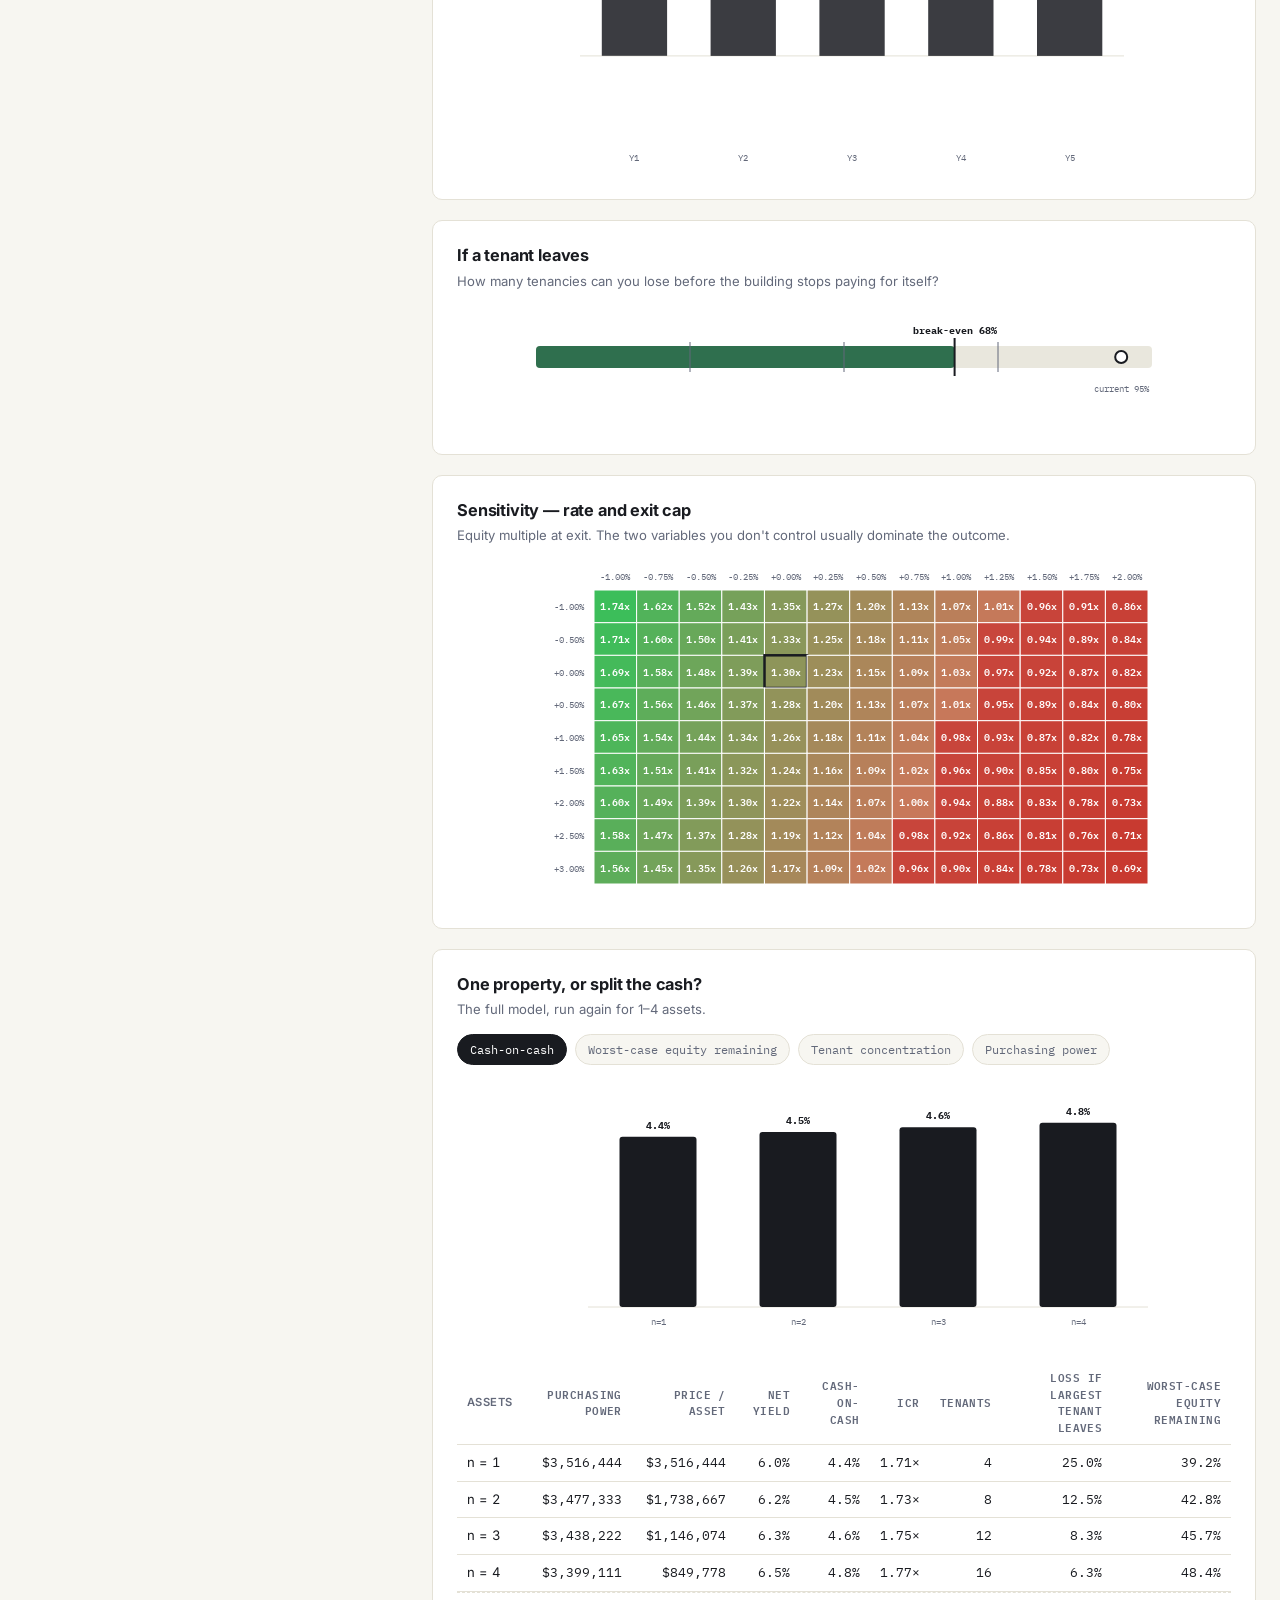
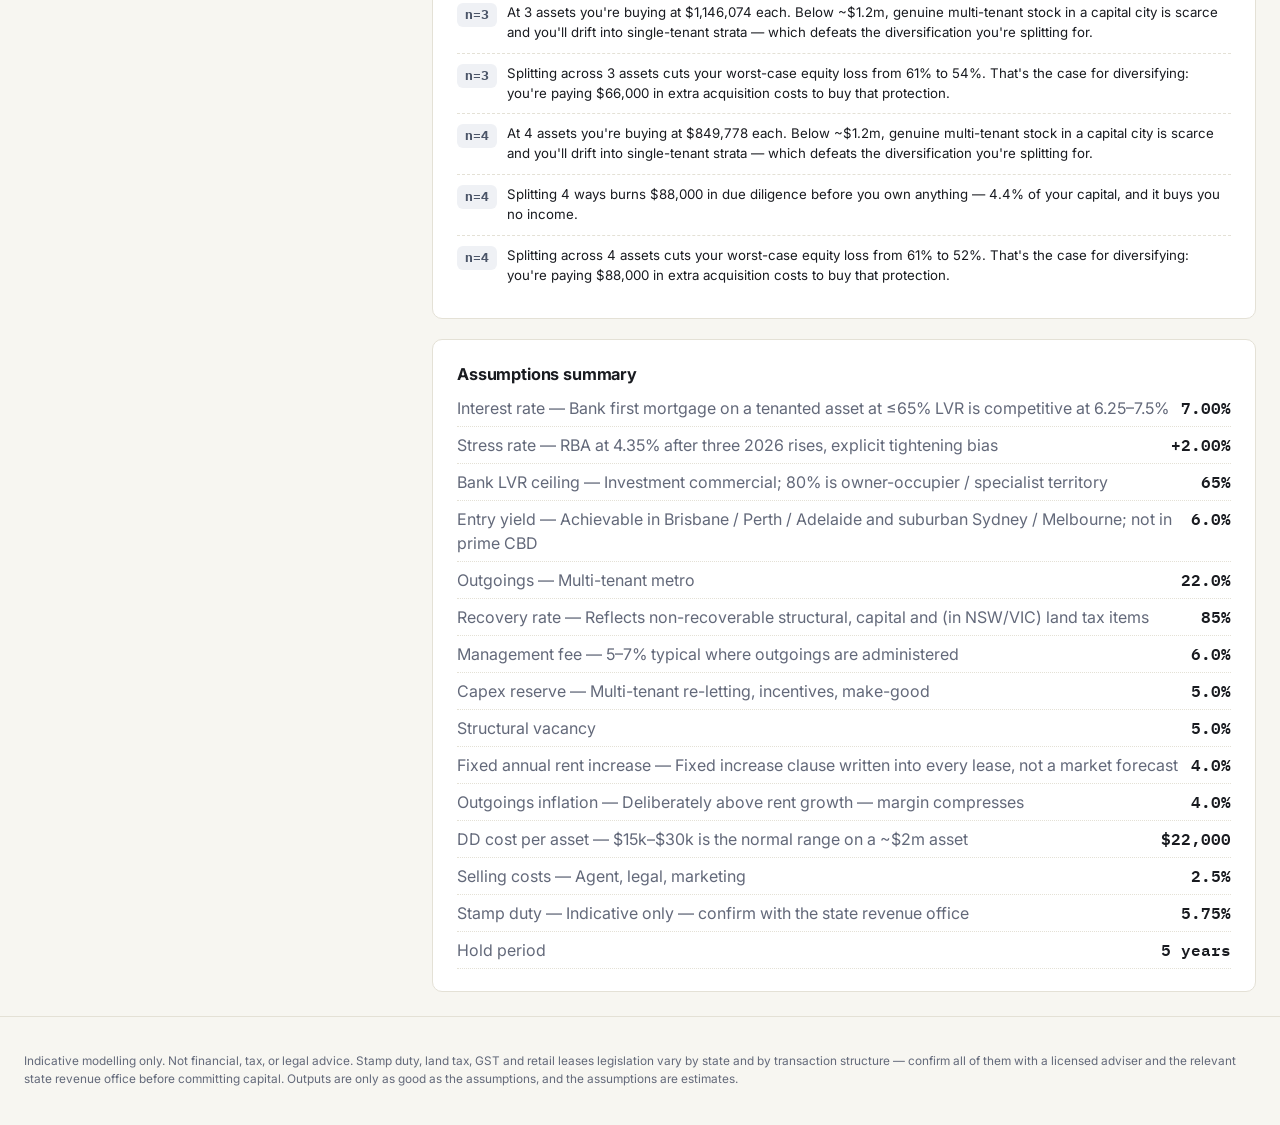
==== commit 544c9068: "Add a slider for starting cash, matching every other input Cash was the only input that was type-onl" ====
--- a/commercial-calculator/index.html
+++ b/commercial-calculator/index.html
@@ -51,6 +51,10 @@
             <input type="number" id="cash" min="0" step="10000" value="2000000">
           </div>
         </label>
+        <label class="field">
+          <input type="range" id="cashSlider" min="100000" max="10000000" step="25000" value="2000000" class="slider" aria-label="Cash available">
+          <div class="slider-ticks"><span>$100k</span><span>$10m+</span></div>
+        </label>
       </div>
     </section>
 
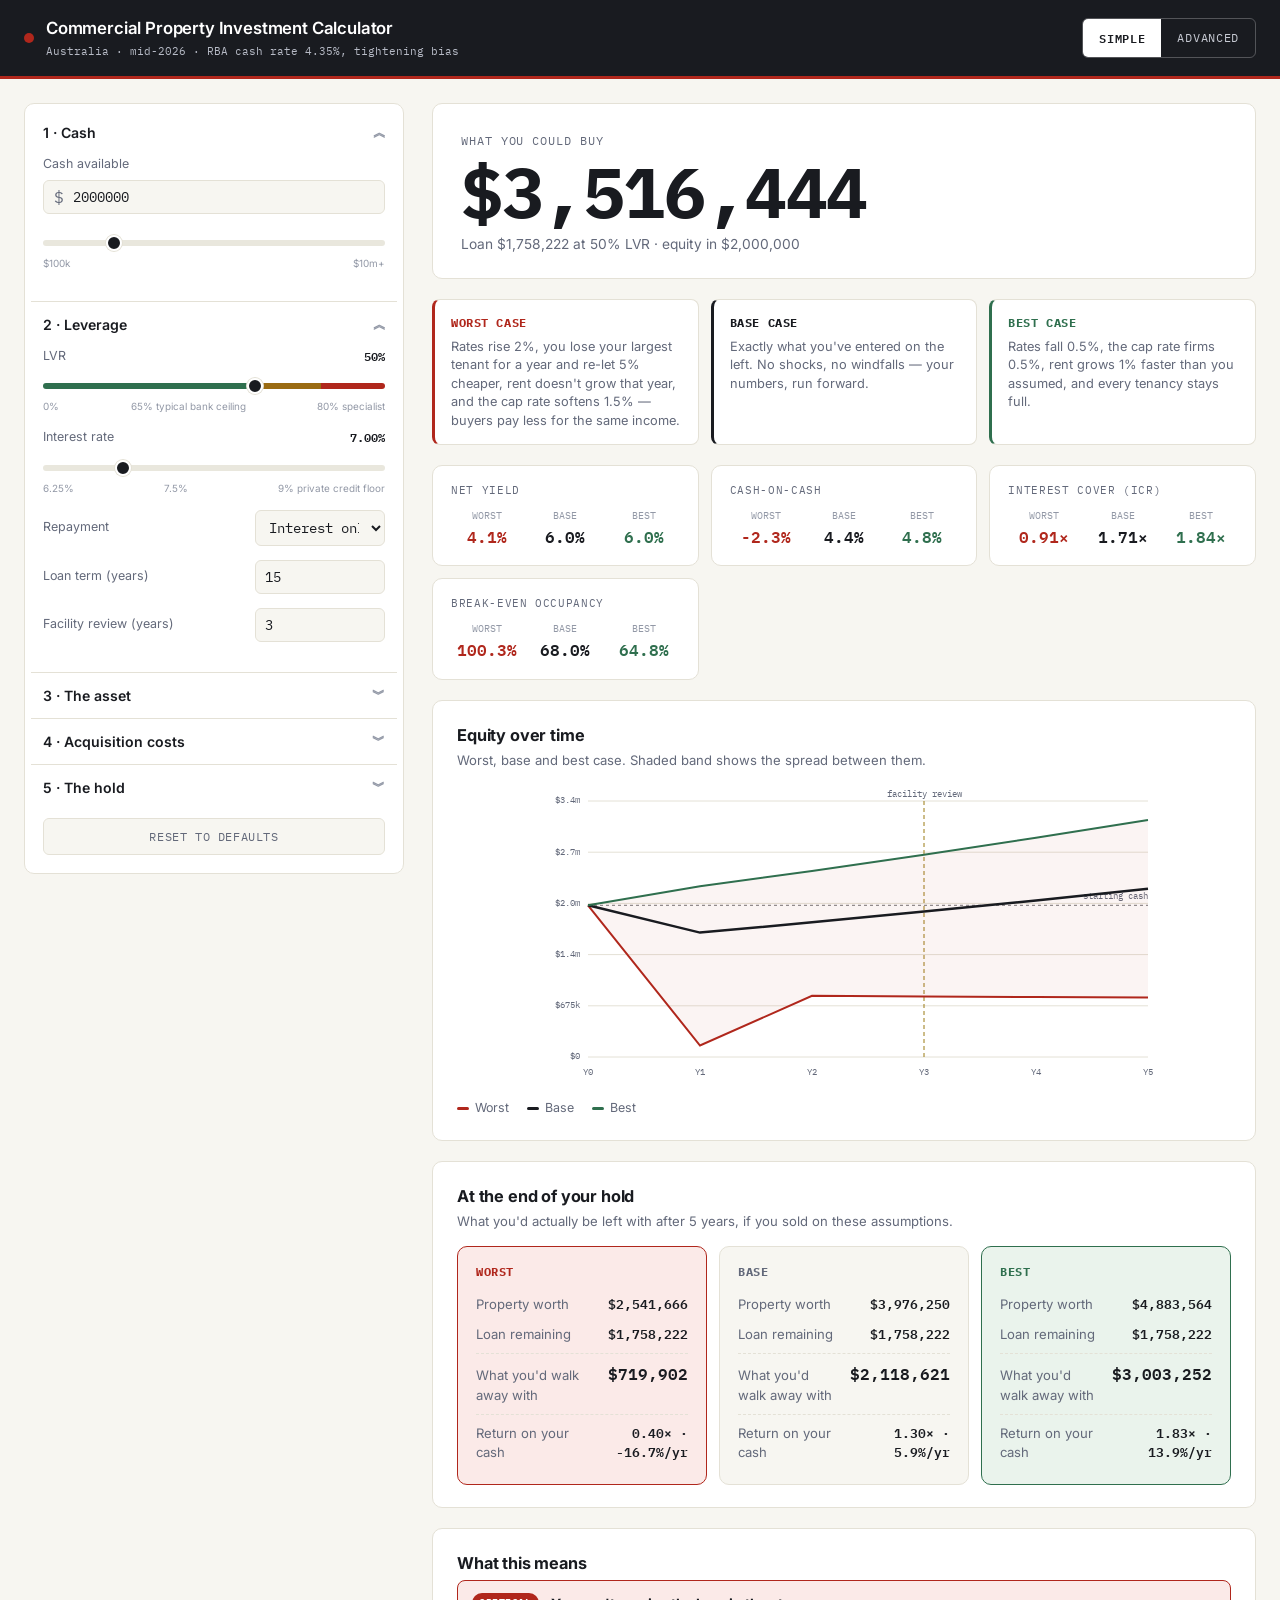
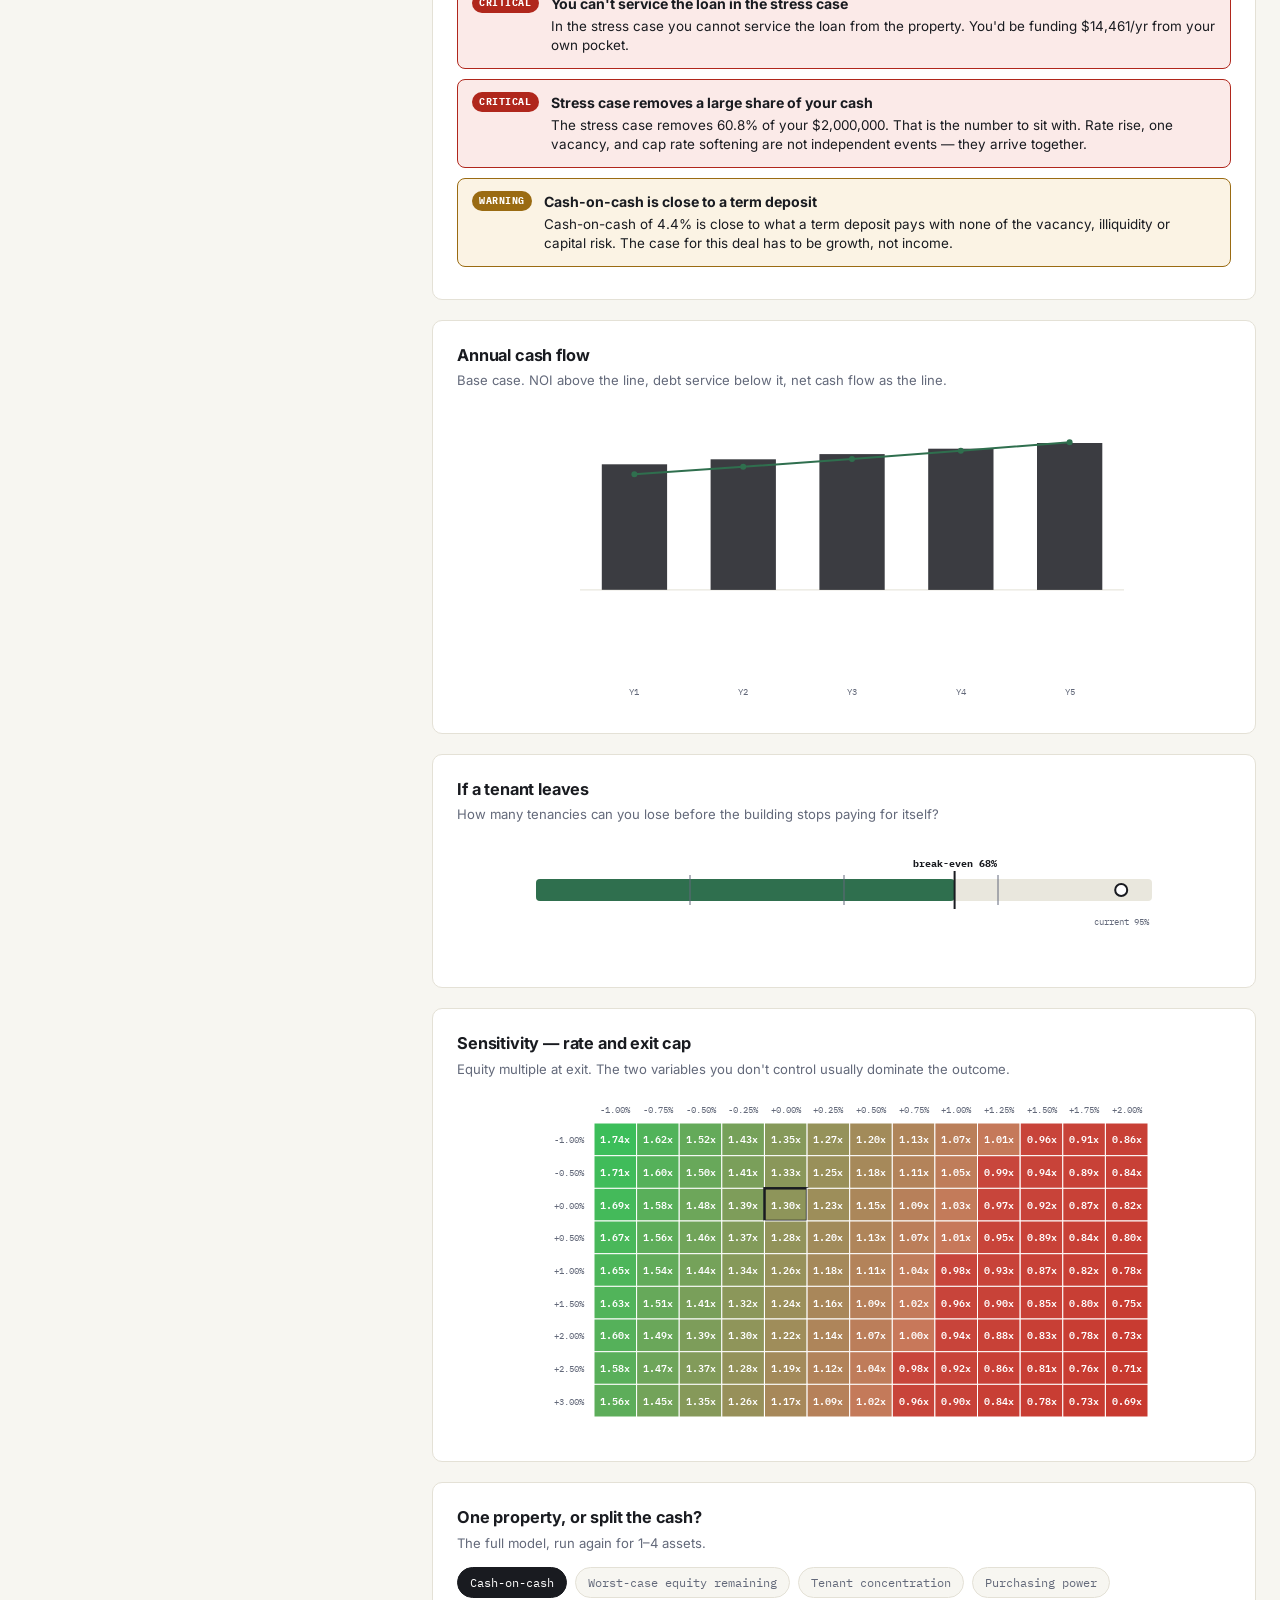
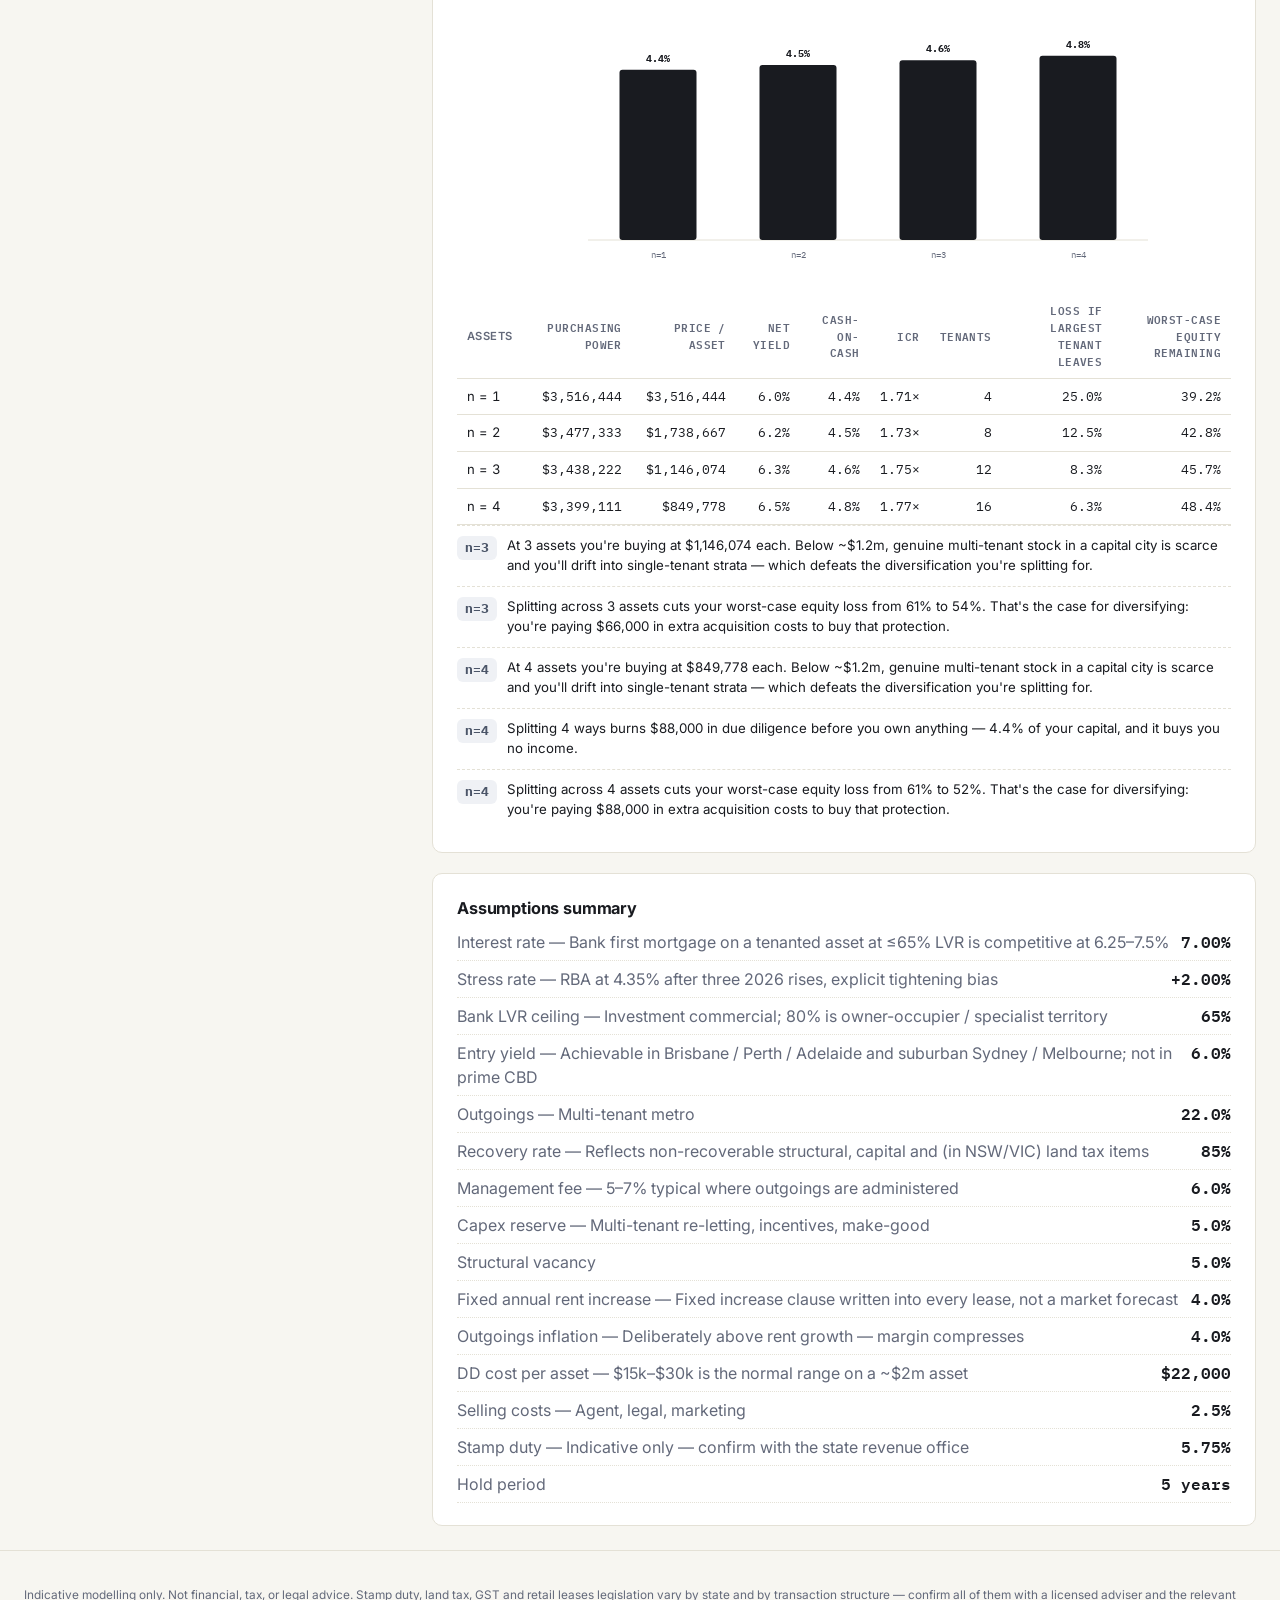
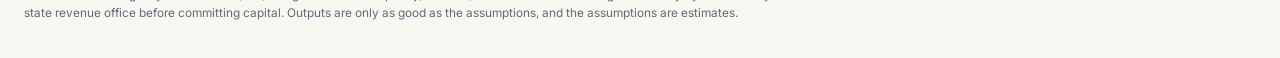
==== commit 6c5dd3c3: "Explain worst/base/best in plain language, add an exit-outcome summary A user testing the tool asked" ====
--- a/commercial-calculator/index.html
+++ b/commercial-calculator/index.html
@@ -240,6 +240,8 @@
       <div class="hero-sub" id="heroSub"></div>
     </section>
 
+    <section class="scenario-key" id="scenarioKey"></section>
+
     <section class="metric-strip" id="metricStrip"></section>
 
     <section class="panel">
@@ -253,6 +255,12 @@
       </div>
     </section>
 
+    <section class="panel" id="exitSummaryPanel">
+      <h2>At the end of your hold</h2>
+      <p class="panel-sub" id="exitSummarySub"></p>
+      <div id="exitSummaryWrap"></div>
+    </section>
+
     <section class="panel" id="advicePanel">
       <h2>What this means</h2>
       <div id="adviceList"></div>
--- a/commercial-calculator/style.css
+++ b/commercial-calculator/style.css
@@ -147,6 +147,32 @@
 .metric-scenario.best .msc-value { color: var(--best); }
 .metric-pass { color: var(--best); font-weight: 700; }
 .metric-fail { color: var(--worst); font-weight: 700; }
+
+/* ---------------- scenario key ---------------- */
+.scenario-key { display: grid; grid-template-columns: repeat(auto-fit, minmax(220px, 1fr)); gap: 12px; }
+.scenario-key-item { background: var(--panel); border: 1px solid var(--line); border-left: 3px solid var(--grey-soft); border-radius: 8px; padding: 14px 16px; }
+.scenario-key-item.worst { border-left-color: var(--worst); }
+.scenario-key-item.base { border-left-color: var(--ink); }
+.scenario-key-item.best { border-left-color: var(--best); }
+.sk-title { font-family: var(--mono); font-weight: 700; font-size: 0.72rem; text-transform: uppercase; letter-spacing: .05em; margin-bottom: 6px; }
+.scenario-key-item.worst .sk-title { color: var(--worst); }
+.scenario-key-item.best .sk-title { color: var(--best); }
+.sk-body { font-size: 0.8rem; color: var(--grey); line-height: 1.45; }
+
+/* ---------------- exit summary ---------------- */
+.exit-summary-grid { display: grid; grid-template-columns: repeat(auto-fit, minmax(230px, 1fr)); gap: 12px; }
+.exit-summary-card { border: 1px solid var(--line); border-radius: 10px; padding: 16px 18px; }
+.exit-summary-card.worst { border-color: var(--worst); background: var(--critical-bg); }
+.exit-summary-card.base { background: var(--paper); }
+.exit-summary-card.best { border-color: var(--best); background: var(--positive-bg); }
+.esc-title { font-family: var(--mono); font-weight: 700; font-size: 0.72rem; text-transform: uppercase; letter-spacing: .05em; margin-bottom: 10px; color: var(--grey); }
+.exit-summary-card.worst .esc-title { color: var(--worst); }
+.exit-summary-card.best .esc-title { color: var(--best); }
+.esc-row { display: flex; justify-content: space-between; align-items: baseline; padding: 5px 0; font-size: 0.82rem; gap: 10px; }
+.esc-row span { color: var(--grey); }
+.esc-row b { font-family: var(--mono); font-weight: 600; text-align: right; }
+.esc-row.esc-highlight { border-top: 1px dashed var(--line); border-bottom: 1px dashed var(--line); margin: 4px 0; padding: 8px 0; }
+.esc-row.esc-highlight b { font-size: 1rem; }
 
 .panel { background: var(--panel); border: 1px solid var(--line); border-radius: 10px; padding: 22px 24px; }
 .panel h2 { font-size: 1.02rem; font-weight: 700; margin: 0 0 4px; letter-spacing: -0.01em; }
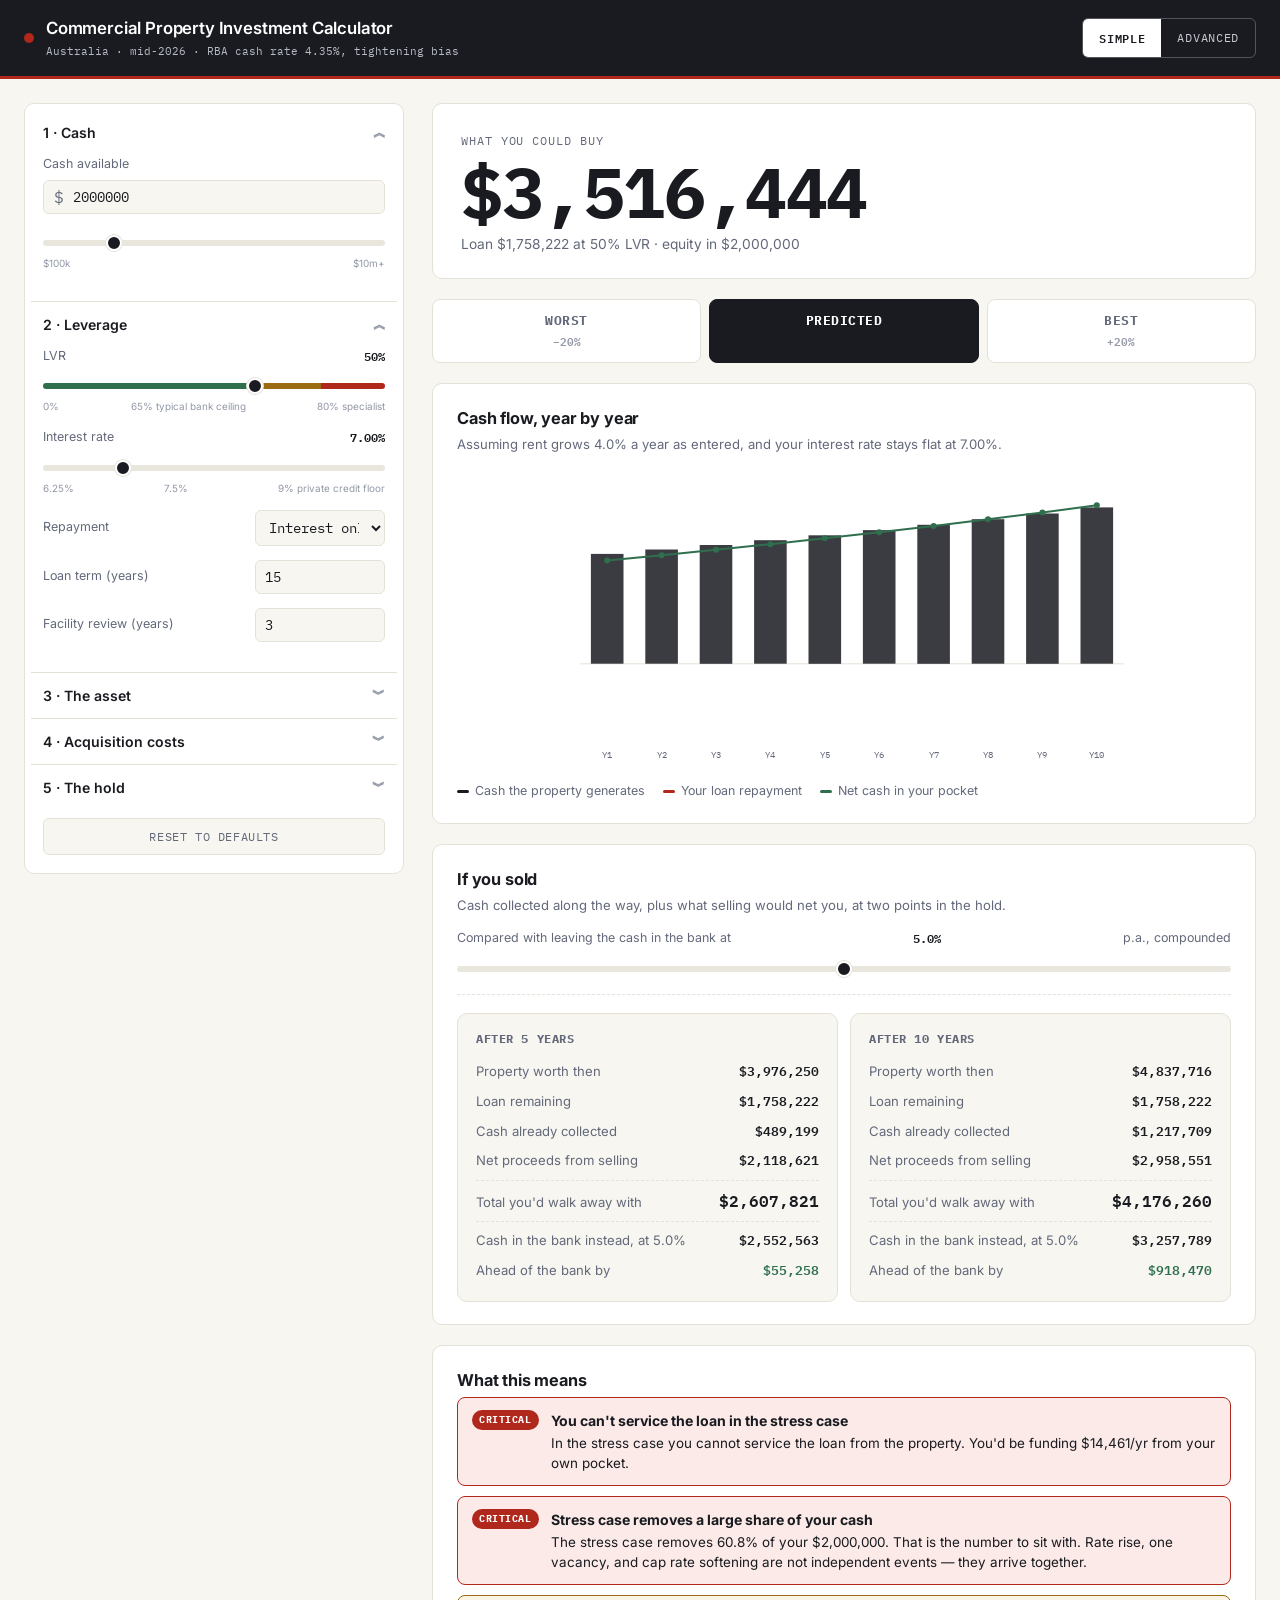
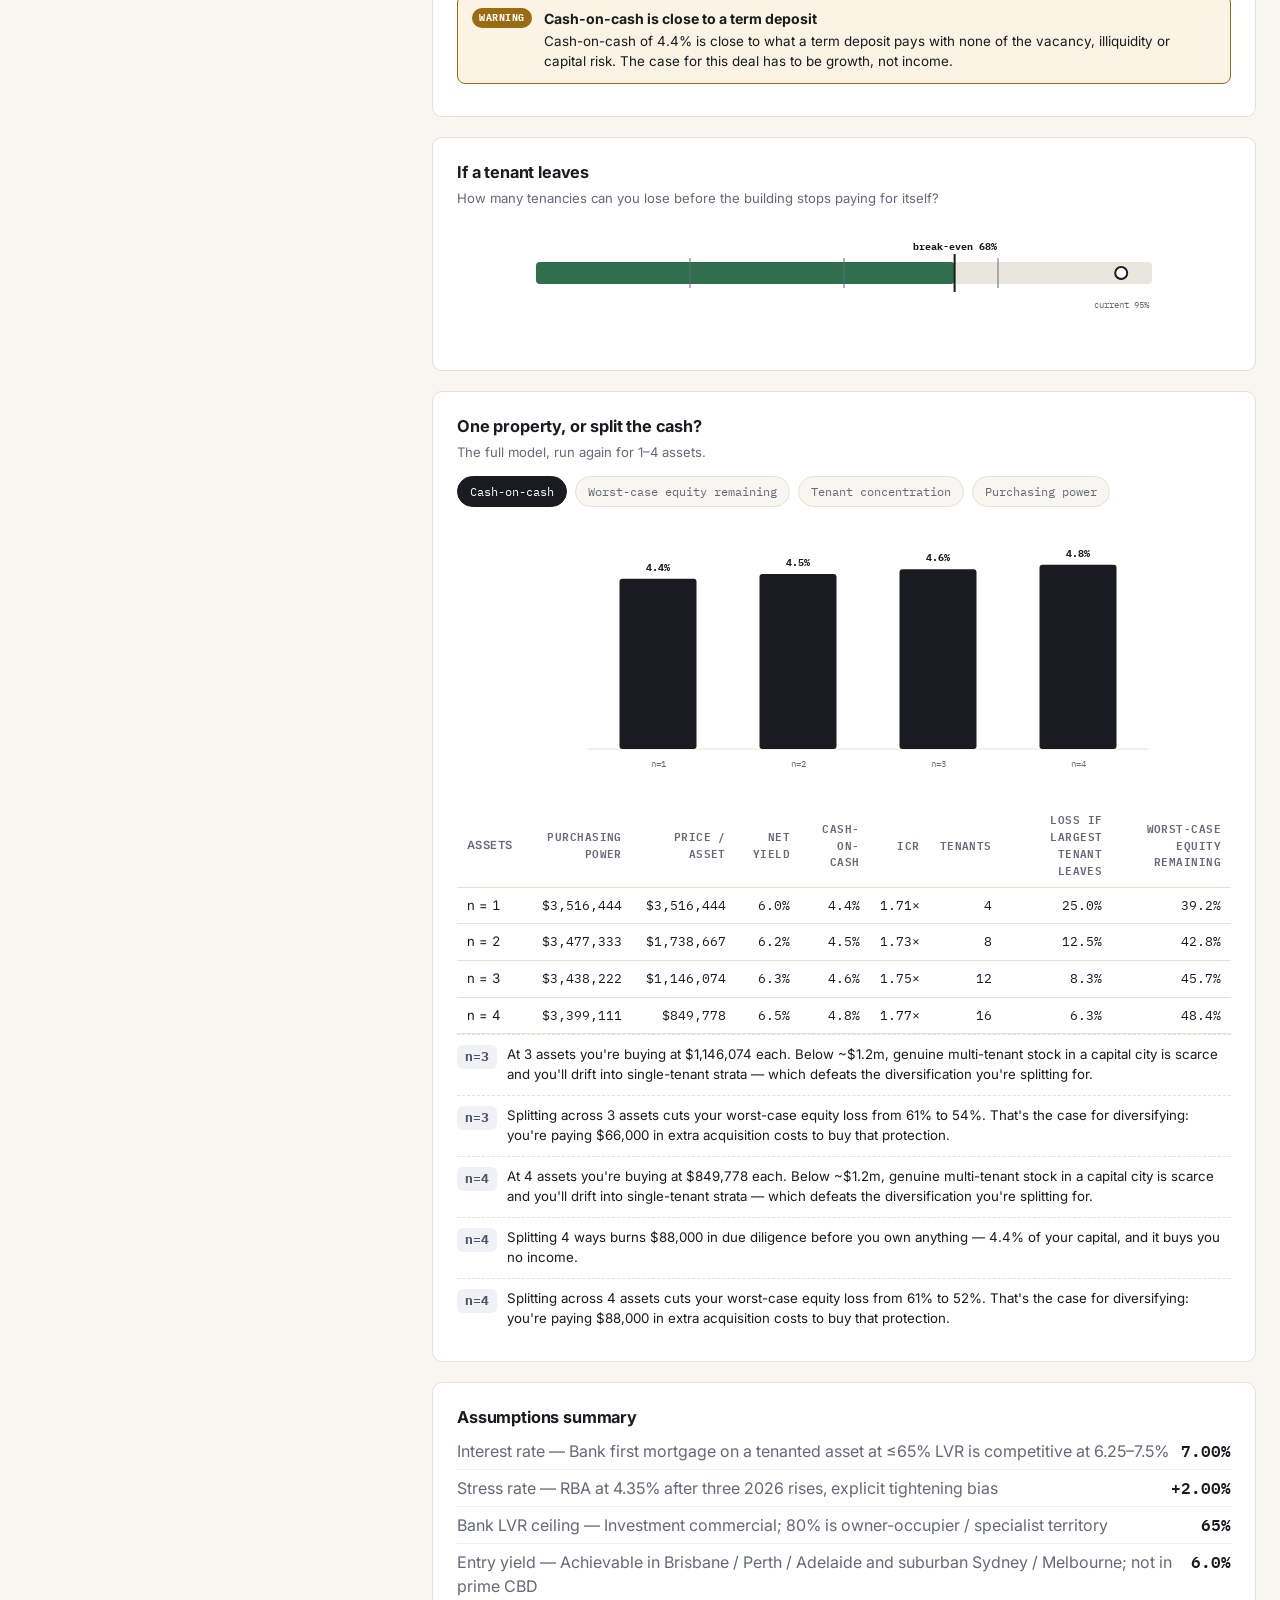
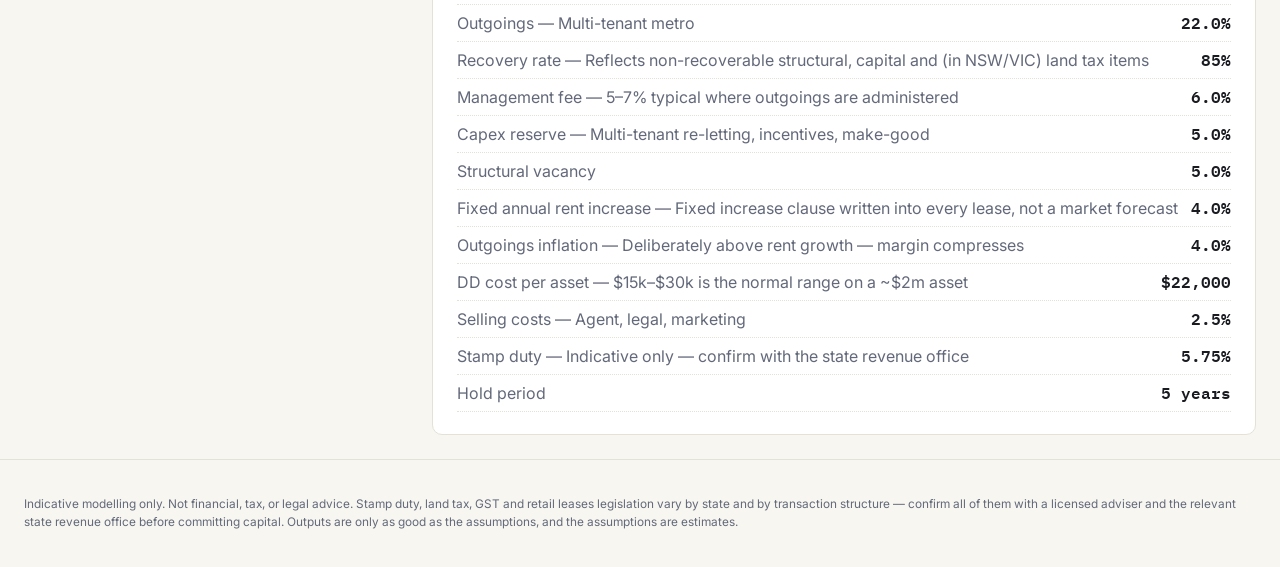
==== commit 0e993f2b: "Redesign the default view for a simple investor, keep the full stress test as Advanced A user testin" ====
--- a/commercial-calculator/index.html
+++ b/commercial-calculator/index.html
@@ -240,25 +240,31 @@
       <div class="hero-sub" id="heroSub"></div>
     </section>
 
-    <section class="scenario-key" id="scenarioKey"></section>
-
-    <section class="metric-strip" id="metricStrip"></section>
-
-    <section class="panel">
-      <h2>Equity over time</h2>
-      <p class="panel-sub">Worst, base and best case. Shaded band shows the spread between them.</p>
-      <div id="equityChartWrap"></div>
+    <section class="simple-scenario-toggle" id="simpleScenarioToggle" role="group" aria-label="Outlook">
+      <button type="button" data-scenario="worst">Worst<span>−20%</span></button>
+      <button type="button" data-scenario="predicted" aria-pressed="true">Predicted</button>
+      <button type="button" data-scenario="best">Best<span>+20%</span></button>
+    </section>
+
+    <section class="panel" id="simpleCashFlowPanel">
+      <h2>Cash flow, year by year</h2>
+      <p class="panel-sub" id="simpleCashFlowSub"></p>
+      <div id="simpleCashFlowChartWrap"></div>
       <div class="legend">
-        <span class="legend-item"><i class="sw sw-worst"></i>Worst</span>
-        <span class="legend-item"><i class="sw sw-base"></i>Base</span>
-        <span class="legend-item"><i class="sw sw-best"></i>Best</span>
-      </div>
-    </section>
-
-    <section class="panel" id="exitSummaryPanel">
-      <h2>At the end of your hold</h2>
-      <p class="panel-sub" id="exitSummarySub"></p>
-      <div id="exitSummaryWrap"></div>
+        <span class="legend-item"><i class="sw sw-base"></i>Cash the property generates</span>
+        <span class="legend-item"><i class="sw sw-worst"></i>Your loan repayment</span>
+        <span class="legend-item"><i class="sw sw-best"></i>Net cash in your pocket</span>
+      </div>
+    </section>
+
+    <section class="panel" id="sellSummaryPanel">
+      <h2>If you sold</h2>
+      <p class="panel-sub" id="sellSummarySub"></p>
+      <label class="field bank-rate-field">
+        <span class="field-label">Compared with leaving the cash in the bank at <b id="bankRateVal">5.0%</b> p.a., compounded</span>
+        <input type="range" id="bankRate" min="0" max="0.10" step="0.0025" value="0.05" class="slider">
+      </label>
+      <div id="sellSummaryWrap"></div>
     </section>
 
     <section class="panel" id="advicePanel">
@@ -268,21 +274,9 @@
     </section>
 
     <section class="panel">
-      <h2>Annual cash flow</h2>
-      <p class="panel-sub">Base case. NOI above the line, debt service below it, net cash flow as the line.</p>
-      <div id="cashFlowChartWrap"></div>
-    </section>
-
-    <section class="panel">
       <h2>If a tenant leaves</h2>
       <p class="panel-sub">How many tenancies can you lose before the building stops paying for itself?</p>
       <div id="breakEvenChartWrap"></div>
-    </section>
-
-    <section class="panel">
-      <h2>Sensitivity — rate and exit cap</h2>
-      <p class="panel-sub">Equity multiple at exit. The two variables you don't control usually dominate the outcome.</p>
-      <div id="sensitivityChartWrap"></div>
     </section>
 
     <section class="panel" id="portfolioModule">
@@ -304,6 +298,46 @@
       <div id="assumptionsGrid"></div>
     </section>
 
+    <div class="advanced-only" id="advancedAnalysis" hidden>
+      <div class="advanced-divider">
+        <h2>Full risk analysis</h2>
+        <p>For the more analytical investor: how a rate rise, a lost tenant and a softer cap rate interact — instead of a single ±20% guess.</p>
+      </div>
+
+      <section class="scenario-key" id="scenarioKey"></section>
+
+      <section class="metric-strip" id="metricStrip"></section>
+
+      <section class="panel">
+        <h2>Equity over time</h2>
+        <p class="panel-sub">Worst, base and best case. Shaded band shows the spread between them.</p>
+        <div id="equityChartWrap"></div>
+        <div class="legend">
+          <span class="legend-item"><i class="sw sw-worst"></i>Worst</span>
+          <span class="legend-item"><i class="sw sw-base"></i>Base</span>
+          <span class="legend-item"><i class="sw sw-best"></i>Best</span>
+        </div>
+      </section>
+
+      <section class="panel" id="exitSummaryPanel">
+        <h2>At the end of your hold — worst / base / best</h2>
+        <p class="panel-sub" id="exitSummarySub"></p>
+        <div id="exitSummaryWrap"></div>
+      </section>
+
+      <section class="panel">
+        <h2>Annual cash flow — base case</h2>
+        <p class="panel-sub">Over your actual hold period, exactly as entered. NOI above the line, debt service below it, net cash flow as the line.</p>
+        <div id="cashFlowChartWrap"></div>
+      </section>
+
+      <section class="panel">
+        <h2>Sensitivity — rate and exit cap</h2>
+        <p class="panel-sub">Equity multiple at exit. The two variables you don't control usually dominate the outcome.</p>
+        <div id="sensitivityChartWrap"></div>
+      </section>
+    </div>
+
   </main>
 </div>
 
--- a/commercial-calculator/style.css
+++ b/commercial-calculator/style.css
@@ -173,6 +173,29 @@
 .esc-row b { font-family: var(--mono); font-weight: 600; text-align: right; }
 .esc-row.esc-highlight { border-top: 1px dashed var(--line); border-bottom: 1px dashed var(--line); margin: 4px 0; padding: 8px 0; }
 .esc-row.esc-highlight b { font-size: 1rem; }
+.esc-good { color: var(--best); }
+.esc-bad { color: var(--worst); }
+
+/* ---------------- simple scenario toggle ---------------- */
+.simple-scenario-toggle { display: flex; gap: 8px; }
+.simple-scenario-toggle button {
+  flex: 1; display: flex; flex-direction: column; align-items: center; gap: 2px;
+  font-family: var(--mono); font-weight: 700; font-size: 0.8rem; text-transform: uppercase; letter-spacing: .04em;
+  padding: 12px; border-radius: 8px; border: 1px solid var(--line); background: var(--panel); color: var(--grey); cursor: pointer;
+}
+.simple-scenario-toggle button span { font-weight: 600; font-size: 0.68rem; text-transform: none; letter-spacing: 0; color: var(--grey-soft); }
+.simple-scenario-toggle button[aria-pressed="true"] { background: var(--ink); color: #fff; border-color: var(--ink); }
+.simple-scenario-toggle button[aria-pressed="true"] span { color: #C7CAD3; }
+.simple-scenario-toggle button[data-scenario="worst"][aria-pressed="true"] { background: var(--worst); border-color: var(--worst); }
+.simple-scenario-toggle button[data-scenario="best"][aria-pressed="true"] { background: var(--best); border-color: var(--best); }
+
+.bank-rate-field { margin-bottom: 18px; padding-bottom: 16px; border-bottom: 1px dashed var(--line); }
+
+/* ---------------- advanced section divider ---------------- */
+.advanced-divider { padding: 8px 4px 4px; }
+.advanced-divider h2 { font-size: 1.1rem; font-weight: 700; margin: 0 0 4px; }
+.advanced-divider p { font-size: 0.84rem; color: var(--grey); margin: 0; }
+#advancedAnalysis:not([hidden]) { display: flex; flex-direction: column; gap: 20px; }
 
 .panel { background: var(--panel); border: 1px solid var(--line); border-radius: 10px; padding: 22px 24px; }
 .panel h2 { font-size: 1.02rem; font-weight: 700; margin: 0 0 4px; letter-spacing: -0.01em; }
